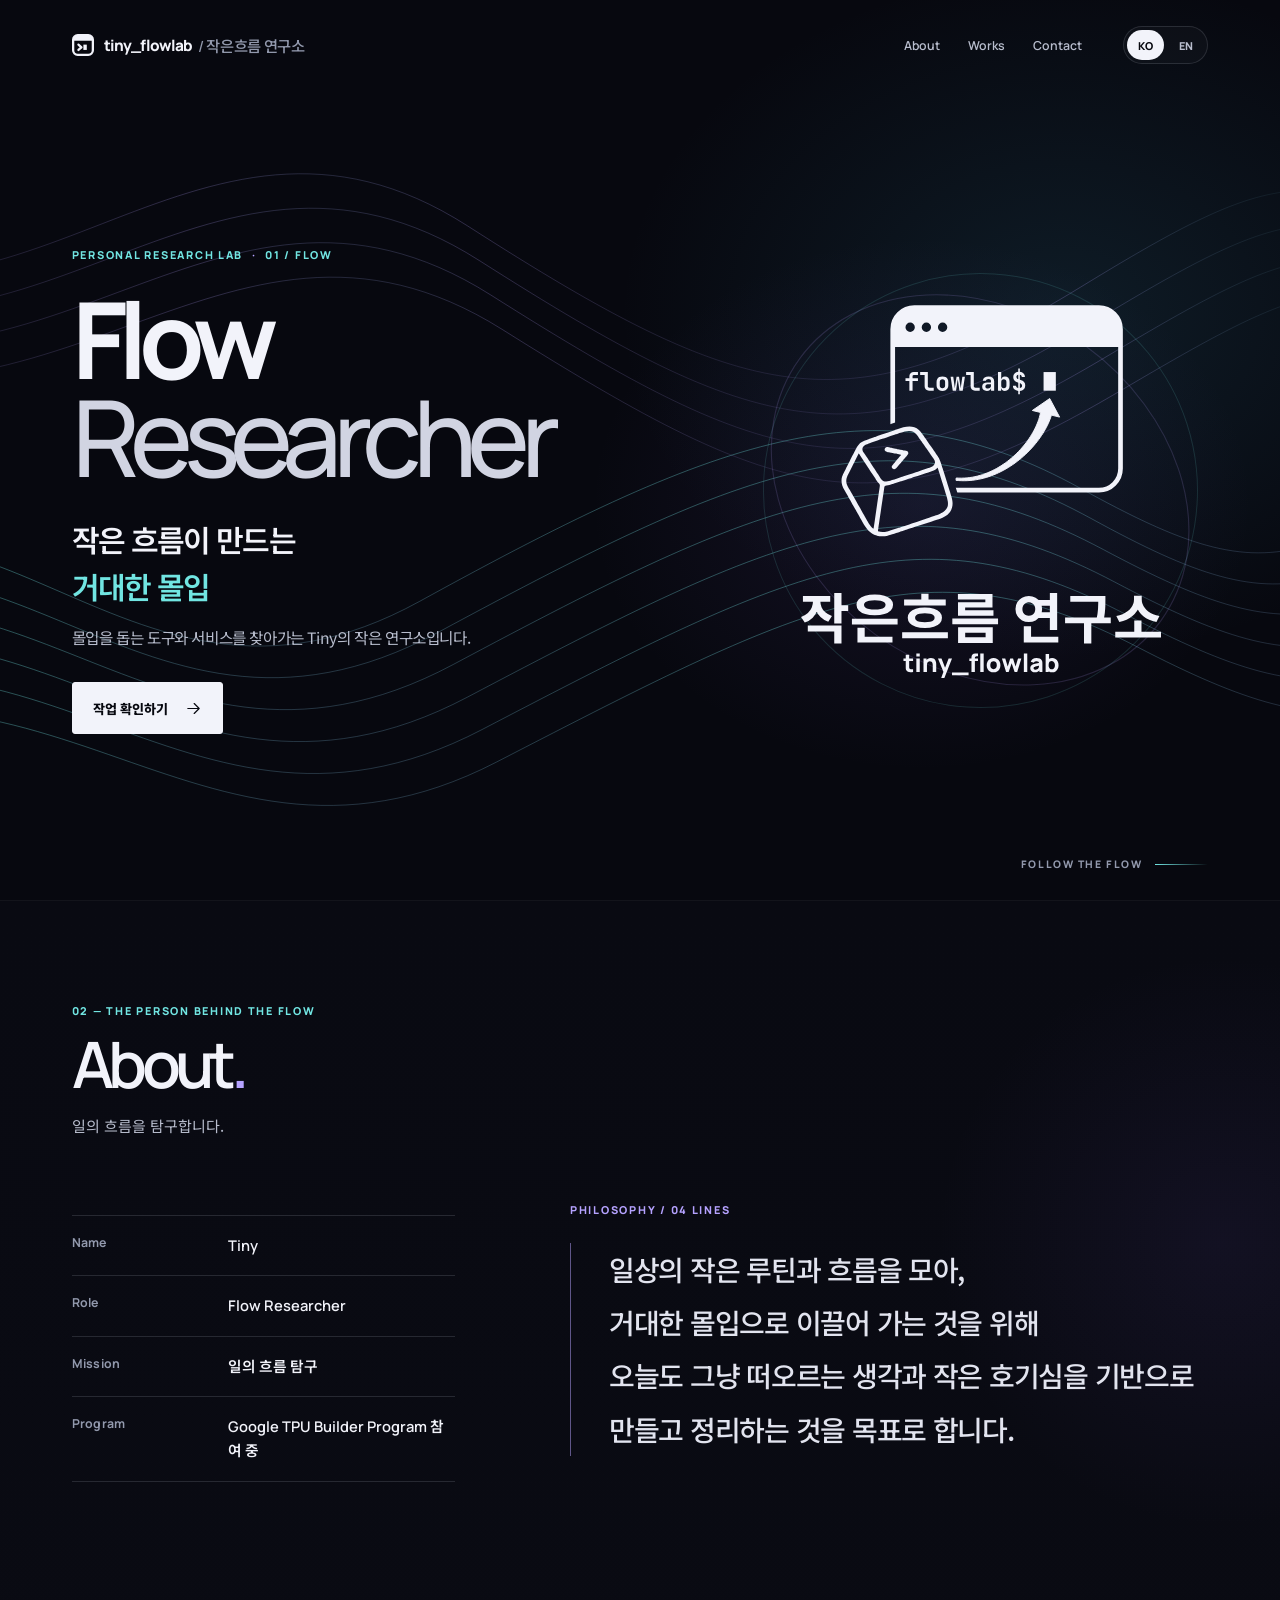
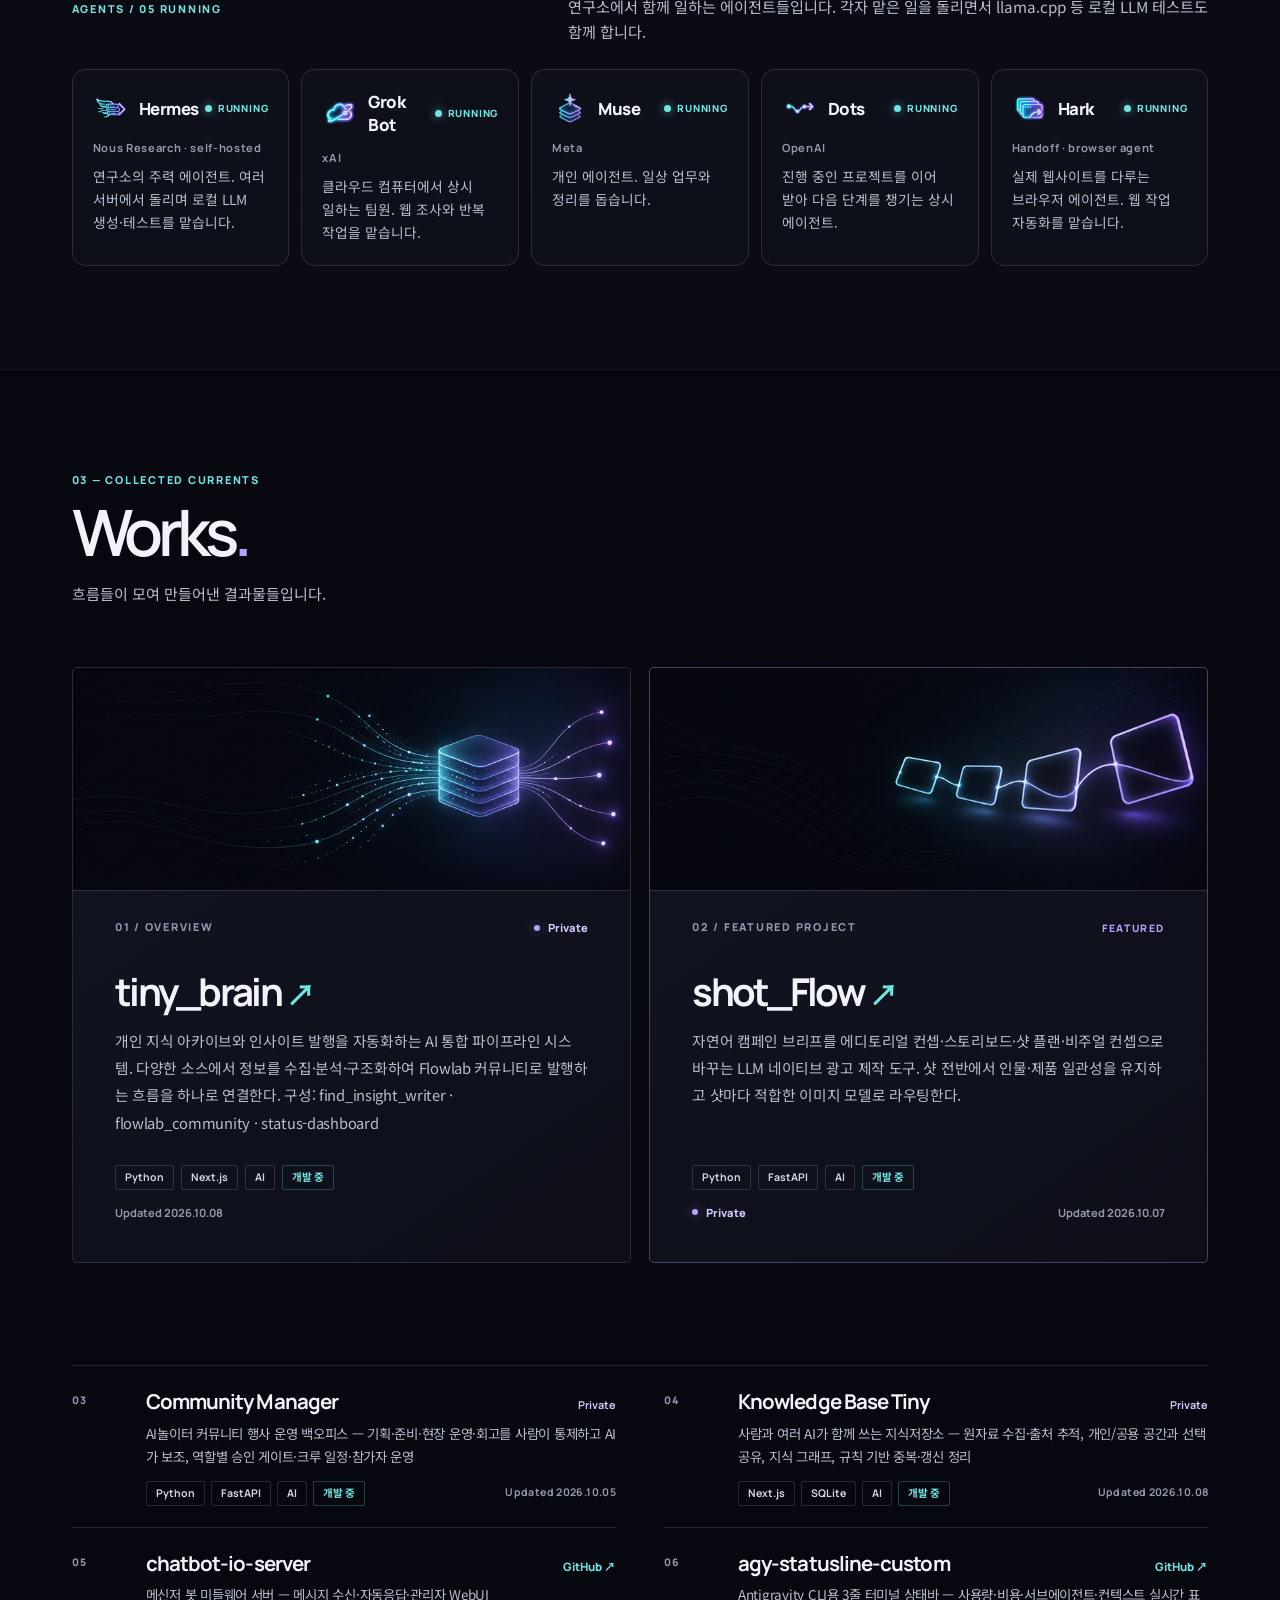
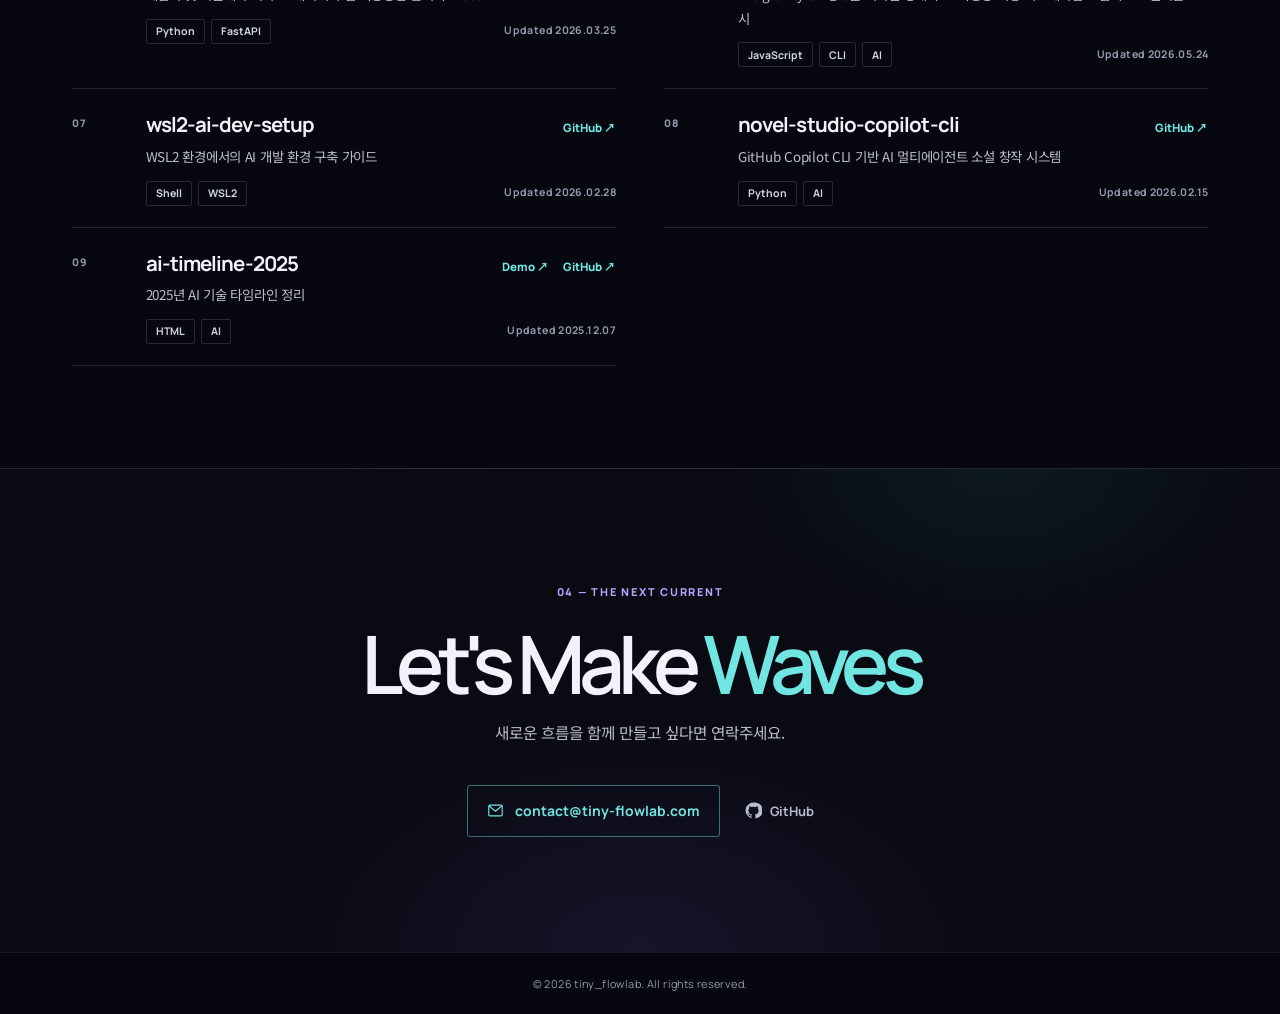
==== public/index.html @ dcadbdc3 "refactor: serve only public/ and stop tracking task notes Caddy served the whole repo root and relie" ====
<!doctype html>
<html lang="ko" data-lang="ko">
<head>
  <meta charset="utf-8">
  <meta name="viewport" content="width=device-width, initial-scale=1">
  <meta name="theme-color" content="#07080f">
  <title>tiny_flowlab — 작은흐름 연구소</title>
  <meta name="description" content="작은 흐름이 만드는 거대한 몰입. 몰입을 돕는 도구와 서비스를 찾아가는 Tiny의 작은 연구소입니다.">
  <link rel="icon" href="./assets/favicon.svg" type="image/svg+xml">
  <link rel="icon" href="./assets/favicon.ico" sizes="any">
  <link rel="apple-touch-icon" href="./assets/apple-touch-icon.png">
  <meta property="og:type" content="website">
  <meta property="og:site_name" content="tiny_flowlab">
  <meta property="og:title" content="tiny_flowlab — 작은흐름 연구소">
  <meta property="og:description" content="작은 흐름이 만드는 거대한 몰입. 몰입을 돕는 도구와 서비스를 찾아가는 Tiny의 작은 연구소입니다.">
  <meta property="og:url" content="https://tiny-flowlab.com/">
  <meta property="og:image" content="https://tiny-flowlab.com/assets/og-home.png">
  <meta property="og:image:width" content="1200">
  <meta property="og:image:height" content="630">
  <meta name="twitter:card" content="summary_large_image">
  <meta name="twitter:title" content="tiny_flowlab — 작은흐름 연구소">
  <meta name="twitter:description" content="작은 흐름이 만드는 거대한 몰입. 몰입을 돕는 도구와 서비스를 찾아가는 Tiny의 작은 연구소입니다.">
  <meta name="twitter:image" content="https://tiny-flowlab.com/assets/og-home.png">
  <link href="https://fonts.googleapis.com/css2?family=Manrope:wght@400;500;600;700;800&family=Noto+Sans+KR:wght@400;500;600;700;800&display=swap" rel="stylesheet">
  <style>
    :root {
      color-scheme: dark;
      --ink: #07080f;
      --surface: #10121d;
      --surface-soft: #0c0e17;
      --text: #f2f3fa;
      --muted: #b8bdcd;
      --quiet: #9299ad;
      --line: rgba(230, 235, 255, .13);
      --cyan: #71e5e2;
      --violet: #b5a2ff;
      --sans: 'Manrope', 'Noto Sans KR', sans-serif;
      --kr: 'Noto Sans KR', 'Manrope', sans-serif;
      --gutter: clamp(16px, 5.6vw, 88px);
      font-family: var(--sans);
      background: var(--ink);
      color: var(--text);
      scroll-behavior: smooth;
    }
    *, *::before, *::after { box-sizing: border-box; }
    body { margin: 0; min-width: 320px; background: var(--ink); color: var(--text); -webkit-font-smoothing: antialiased; }
    img, svg { display: block; max-width: 100%; }
    a { color: inherit; }
    button { font: inherit; }
    a:focus-visible, button:focus-visible { outline: 2px solid var(--cyan); outline-offset: 4px; }
    ::selection { color: var(--ink); background: var(--cyan); }

    .lang-block[data-lang], .lang-inline[data-lang] { display: none; }
    html[data-lang="ko"] .lang-block[data-lang="ko"], html[data-lang="en"] .lang-block[data-lang="en"] { display: block; }
    html[data-lang="ko"] .lang-inline[data-lang="ko"], html[data-lang="en"] .lang-inline[data-lang="en"] { display: inline-flex; }

    .hero {
      position: relative;
      isolation: isolate;
      min-height: 100svh;
      overflow: hidden;
      display: flex;
      flex-direction: column;
      background:
        radial-gradient(ellipse 48% 53% at 83% 35%, rgba(47, 117, 145, .18), transparent 72%),
        radial-gradient(ellipse 34% 39% at 72% 56%, rgba(103, 76, 173, .14), transparent 76%),
        var(--ink);
    }
    .flow-lines { position: absolute; z-index: -1; inset: 0; width: 100%; height: 100%; pointer-events: none; opacity: .68; }
    .flow-lines .drift-a { transform-origin: center; animation: drift-a 26s ease-in-out infinite alternate; }
    .flow-lines .drift-b { transform-origin: center; animation: drift-b 32s ease-in-out infinite alternate; }
    @keyframes drift-a { from { transform: translate3d(-1.1%, -5px, 0); } to { transform: translate3d(1.1%, 8px, 0); } }
    @keyframes drift-b { from { transform: translate3d(1%, 6px, 0); opacity: .65; } to { transform: translate3d(-1%, -7px, 0); opacity: .95; } }

    .site-header {
      position: relative;
      z-index: 2;
      width: min(100%, 1500px);
      margin: 0 auto;
      padding: 26px var(--gutter);
      display: flex;
      align-items: center;
      justify-content: space-between;
      gap: 24px;
    }
    .wordmark { display: inline-flex; align-items: center; color: var(--text); text-decoration: none; font-size: .96rem; font-weight: 800; letter-spacing: -.055em; white-space: nowrap; }
    .wordmark-mark { flex: none; width: 22px; height: 22px; margin-right: 10px; }
    .wordmark span { margin-left: .35em; color: var(--quiet); font-weight: 500; letter-spacing: -.02em; }
    .header-right, .primary-nav, .language-switch { display: flex; align-items: center; }
    .header-right { gap: clamp(18px, 3.2vw, 46px); }
    .primary-nav { gap: clamp(16px, 2.2vw, 30px); }
    .primary-nav a { color: var(--muted); text-decoration: none; font-size: .77rem; font-weight: 600; transition: color .2s ease; }
    .primary-nav a:hover { color: var(--cyan); }
    .language-switch { gap: 3px; padding: 3px; border: 1px solid var(--line); border-radius: 999px; background: rgba(255,255,255,.025); }
    .language-switch button { min-width: 37px; min-height: 30px; padding: 0 8px; color: var(--muted); border: 0; border-radius: 999px; background: transparent; font-size: .68rem; font-weight: 800; cursor: pointer; transition: color .2s ease, background-color .2s ease; }
    .language-switch button[aria-pressed="true"] { color: var(--ink); background: var(--text); }
    .language-switch button:hover:not([aria-pressed="true"]) { color: var(--cyan); }

    .hero-main {
      width: min(100%, 1500px);
      margin: auto;
      padding: clamp(54px, 7vh, 96px) var(--gutter) clamp(72px, 8vh, 108px);
      display: grid;
      grid-template-columns: minmax(0, 1.12fr) minmax(300px, .88fr);
      align-items: center;
      gap: clamp(40px, 8vw, 128px);
    }
    .hero-copy { position: relative; z-index: 1; max-width: 690px; animation: rise-in .9s cubic-bezier(.18,.72,.2,1) both; }
    .eyebrow, .section-kicker, .feature-kicker, .work-index, .micro-label {
      margin: 0;
      color: var(--cyan);
      font-size: .68rem;
      line-height: 1.5;
      font-weight: 800;
      letter-spacing: .16em;
      text-transform: uppercase;
    }
    .eyebrow { margin-bottom: 27px; }
    .eyebrow span { color: var(--violet); padding: 0 .45em; }
    .hero h1 { margin: 0; font-size: clamp(4.6rem, 8.3vw, 8rem); line-height: .92; letter-spacing: -.09em; font-weight: 700; }
    .hero h1 span { color: #d1d4e2; font-weight: 500; }
    .hero-slogan { margin: 31px 0 0; color: var(--text); font-family: var(--kr); font-size: clamp(1.25rem, 2.35vw, 2rem); line-height: 1.55; letter-spacing: -.055em; font-weight: 600; }
    .hero-slogan .accent { color: var(--cyan); }
    .hero-intro { max-width: 510px; margin: 13px 0 0; color: var(--muted); font-family: var(--kr); font-size: .98rem; line-height: 1.9; letter-spacing: -.025em; }
    .hero-intro[lang="en"] { font-family: var(--sans); letter-spacing: -.01em; }
    .hero-cta {
      display: inline-flex;
      align-items: center;
      gap: 17px;
      min-height: 52px;
      margin-top: 30px;
      padding: 0 20px;
      color: var(--ink);
      background: var(--text);
      border: 1px solid var(--text);
      border-radius: 3px;
      text-decoration: none;
      font-size: .82rem;
      font-weight: 800;
      transition: transform .22s ease, background-color .22s ease, border-color .22s ease;
    }
    .hero-cta:hover { transform: translateY(-3px); background: var(--cyan); border-color: var(--cyan); }
    .hero-cta svg { width: 17px; height: 17px; transition: transform .22s ease; }
    .hero-cta:hover svg { transform: translateX(4px); }
    .hero-mark { position: relative; display: grid; place-items: center; min-height: 330px; animation: mark-in 1.1s .12s cubic-bezier(.18,.72,.2,1) both; }
    .hero-mark::before, .hero-mark::after { content: ''; position: absolute; z-index: -1; border: 1px solid rgba(113,229,226,.14); border-radius: 50%; transform: rotate(-18deg); }
    .hero-mark::before { width: min(34vw, 440px); aspect-ratio: 1; }
    .hero-mark::after { width: min(28vw, 360px); aspect-ratio: 1; border-color: rgba(181,162,255,.17); transform: rotate(36deg) scaleX(1.25); }
    .hero-mark img { width: min(100%, 360px); height: auto; }
    .hero-scroll { position: absolute; right: var(--gutter); bottom: 29px; display: flex; align-items: center; gap: 13px; color: var(--quiet); font-size: .65rem; font-weight: 800; letter-spacing: .15em; text-transform: uppercase; }
    .hero-scroll::after { content: ''; width: 53px; height: 1px; background: linear-gradient(90deg, var(--cyan), transparent); }
    @keyframes rise-in { from { opacity: 0; transform: translate3d(0, 18px, 0); } to { opacity: 1; transform: translate3d(0, 0, 0); } }
    @keyframes mark-in { from { opacity: 0; transform: translate3d(0, 10px, 0) scale(.98); } to { opacity: 1; transform: translate3d(0, 0, 0) scale(1); } }

    .content-wrap { width: min(calc(100% - (2 * var(--gutter))), 1240px); margin: 0 auto; }
    .section { position: relative; padding: clamp(72px, 8vw, 116px) 0; }
    .section-heading { display: block; margin-bottom: clamp(36px, 5vw, 60px); }
    .section-heading h2 { margin: 12px 0 0; font-size: clamp(2.6rem, 5vw, 4.65rem); line-height: 1; letter-spacing: -.085em; font-weight: 600; }
    .section-heading h2 span { color: var(--violet); }
    .section-heading > p { max-width: 560px; margin: 16px 0 0; color: var(--muted); font-family: var(--kr); font-size: .94rem; line-height: 1.8; }
    .section-heading > p[lang="en"] { font-family: var(--sans); }

    .about-section { overflow: hidden; background: linear-gradient(180deg, #090a12 0%, #0a0b13 100%); border-top: 1px solid rgba(255,255,255,.035); border-bottom: 1px solid rgba(255,255,255,.035); }
    .about-section::before { content: ''; position: absolute; width: 45vw; height: 45vw; max-width: 660px; max-height: 660px; right: -18vw; top: 5%; border-radius: 50%; background: radial-gradient(circle, rgba(87, 65, 151, .12), transparent 70%); pointer-events: none; }
    .about-grid { position: relative; display: grid; grid-template-columns: minmax(260px, .75fr) minmax(0, 1.25fr); gap: clamp(44px, 9vw, 140px); align-items: start; }
    .profile { border-top: 1px solid var(--line); }
    .profile-row { display: grid; grid-template-columns: minmax(100px, .6fr) minmax(0, 1fr); gap: 20px; padding: 18px 0; border-bottom: 1px solid var(--line); }
    .profile-row dt { color: var(--quiet); font-size: .77rem; font-weight: 700; letter-spacing: .02em; }
    .profile-row dd { margin: 0; color: var(--text); font-size: .92rem; line-height: 1.6; font-weight: 600; }
    .philosophy { padding-top: 3px; }
    .agents { position: relative; margin-top: clamp(56px, 8vw, 96px); }
    .agents-head { display: flex; flex-wrap: wrap; align-items: baseline; justify-content: space-between; gap: 12px 32px; margin-bottom: 24px; }
    .agents-head .micro-label { color: var(--cyan); }
    .agents-head p:not(.micro-label) { margin: 0; color: var(--muted); font-family: var(--kr); font-size: .95rem; line-height: 1.7; word-break: keep-all; max-width: 640px; }
    .agent-grid { display: grid; grid-template-columns: repeat(auto-fit, minmax(200px, 1fr)); gap: 12px; }
    .agent { padding: 20px 20px 22px; border: 1px solid var(--line); border-radius: 14px; background: rgba(16,18,29,.72); }
    .agent-top { display: flex; align-items: center; justify-content: space-between; gap: 10px; margin-bottom: 14px; }
    .agent-id { display: flex; align-items: center; gap: 10px; }
    .agent-icon { flex: none; width: 36px; height: 36px; }
    .agent-name { margin: 0; font-size: 1.05rem; font-weight: 800; letter-spacing: -.03em; }
    .agent-run { display: inline-flex; align-items: center; gap: 6px; color: var(--cyan); font-size: .62rem; font-weight: 800; letter-spacing: .08em; text-transform: uppercase; white-space: nowrap; }
    .agent-run::before { content: ''; width: 7px; height: 7px; border-radius: 50%; background: var(--cyan); box-shadow: 0 0 10px rgba(113,229,226,.7); animation: agent-pulse 2.4s ease-in-out infinite; }
    @keyframes agent-pulse { 50% { opacity: .35; } }
    .agent-maker { margin: 0 0 10px; color: var(--quiet); font-size: .7rem; font-weight: 700; letter-spacing: .06em; }
    .agent p.lang-block { margin: 0; color: var(--muted); font-family: var(--kr); font-size: .86rem; line-height: 1.65; word-break: keep-all; }
    @media (prefers-reduced-motion: reduce) { .agent-run::before { animation: none; } }
    .philosophy .micro-label { color: var(--violet); }
    .philosophy-lines { margin-top: 25px; padding-left: clamp(18px, 3vw, 38px); border-left: 1px solid rgba(181,162,255,.5); }
    .philosophy-lines p { word-break: keep-all; margin: 0; color: #e2e4ef; font-family: var(--kr); font-size: clamp(1.18rem, 2.2vw, 1.75rem); line-height: 1.9; letter-spacing: -.045em; font-weight: 500; }
    .philosophy-lines .lang-block[data-lang="en"] { font-family: var(--sans); letter-spacing: -.03em; }

    .works-section { background: var(--ink); }
    .feature-grid { display: grid; grid-template-columns: repeat(2, minmax(0, 1fr)); gap: 18px; }
    .feature-panel {
      position: relative;
      isolation: isolate;
      --pad: clamp(25px, 3.3vw, 46px);
      overflow: hidden;
      display: flex;
      flex-direction: column;
      padding: var(--pad);
      border: 1px solid rgba(225,231,255,.12);
      border-radius: 5px;
      background: linear-gradient(145deg, rgba(18, 23, 36, .98), rgba(13, 14, 24, .98));
      transition: border-color .28s ease, transform .28s ease;
    }
    .feature-panel::before { content: ''; position: absolute; z-index: -1; width: 390px; height: 390px; top: -210px; right: -185px; border-radius: 50%; background: radial-gradient(circle, rgba(73,205,209,.16), transparent 70%); transition: transform .5s ease; }
    .feature-panel:nth-child(2)::before { background: radial-gradient(circle, rgba(143,103,222,.2), transparent 70%); }
    .feature-panel:hover { transform: translateY(-4px); border-color: rgba(113,229,226,.42); }
    .feature-panel:hover::before { transform: scale(1.12); }
    .feature-panel.featured { border-color: rgba(181,162,255,.34); }
    .feature-media { display: block; margin: calc(var(--pad) * -1) calc(var(--pad) * -1) 28px; aspect-ratio: 5 / 2; overflow: hidden; border-bottom: 1px solid var(--line); }
    .feature-media img { display: block; width: 100%; height: 100%; object-fit: cover; object-position: 70% 50%; transition: transform .5s ease; }
    .feature-panel:hover .feature-media img { transform: scale(1.03); }
    .feature-top { display: flex; align-items: center; justify-content: space-between; gap: 14px; }
    .feature-kicker { color: var(--quiet); }
    .feature-label { color: var(--violet); font-size: .64rem; font-weight: 800; letter-spacing: .16em; text-transform: uppercase; }
    .feature-panel h3 { margin: 35px 0 14px; font-size: clamp(1.8rem, 3vw, 2.55rem); line-height: 1.1; letter-spacing: -.07em; font-weight: 700; }
    .feature-panel h3 a { text-decoration: none; }
    .feature-panel h3 a:hover { color: var(--cyan); }
    .feature-panel h3 a span { color: var(--cyan); font-size: .78em; }
    .feature-panel .description { max-width: 540px; margin: 0; color: var(--muted); font-family: var(--kr); font-size: .92rem; line-height: 1.85; letter-spacing: -.02em; }
    .feature-panel .description[lang="en"] { font-family: var(--sans); letter-spacing: -.01em; }
    .feature-bottom { margin-top: auto; padding-top: 29px; display: flex; flex-direction: column; gap: 15px; }
    .feature-meta { display: flex; align-items: center; justify-content: space-between; flex-wrap: wrap; gap: 12px; color: var(--quiet); font-size: .7rem; font-weight: 700; }
    .feature-status { display: inline-flex; align-items: center; gap: 8px; color: #d2caff; font-size: .7rem; font-weight: 800; }
    .feature-status::before { content: ''; width: 6px; height: 6px; border-radius: 50%; background: var(--violet); box-shadow: 0 0 12px rgba(181,162,255,.5); }
    .tag-list { display: flex; flex-wrap: wrap; gap: 7px; }
    .tag { display: inline-flex; align-items: center; min-height: 25px; padding: 2px 9px; border: 1px solid rgba(224,230,255,.15); border-radius: 2px; color: #d2d6e3; font-size: .66rem; line-height: 1.35; font-weight: 700; }
    .tag.dev { color: var(--cyan); border-color: rgba(113,229,226,.25); }
    .project-index { display: grid; grid-template-columns: repeat(2, minmax(0, 1fr)); column-gap: 48px; margin-top: clamp(62px, 8vw, 102px); border-top: 1px solid var(--line); }
    .work-row { display: grid; grid-template-columns: 52px minmax(0, 1fr); gap: 22px; padding: 22px 0 21px; border-bottom: 1px solid var(--line); transition: padding .22s ease; }
    .work-row:hover { padding-left: 8px; }
    .work-index { padding-top: 5px; color: var(--quiet); font-size: .65rem; letter-spacing: .08em; }
    .work-main { min-width: 0; }
    .work-head { display: flex; align-items: baseline; justify-content: space-between; gap: 20px; }
    .work-head h3 { margin: 0; min-width: 0; overflow-wrap: anywhere; font-size: clamp(1.03rem, 1.7vw, 1.28rem); line-height: 1.35; letter-spacing: -.045em; font-weight: 700; }
    .row-links { display: flex; justify-content: end; align-items: center; flex-wrap: wrap; gap: 14px; flex-shrink: 0; }
    .row-links a { color: var(--cyan); text-decoration: none; font-size: .72rem; font-weight: 800; transition: color .2s ease; }
    .row-links a:hover { color: var(--text); }
    .visibility { color: #d0c8f6; font-size: .68rem; font-weight: 700; }
    .work-description { max-width: 870px; margin: 6px 0 12px; color: var(--muted); font-family: var(--kr); font-size: .84rem; line-height: 1.75; letter-spacing: -.02em; }
    .work-description[lang="en"] { font-family: var(--sans); letter-spacing: -.01em; }
    .row-meta { display: flex; justify-content: space-between; align-items: center; flex-wrap: wrap; gap: 11px 20px; }
    .row-meta .tag-list { gap: 6px; }
    .updated { color: var(--quiet); font-size: .66rem; line-height: 1.5; font-weight: 700; letter-spacing: .035em; white-space: nowrap; }

    .contact-section { overflow: hidden; padding: clamp(80px, 9vw, 128px) 0; text-align: center; border-top: 1px solid var(--line); background: radial-gradient(ellipse 40% 65% at 50% 100%, rgba(89,73,157,.17), transparent 76%), radial-gradient(ellipse 28% 44% at 78% 0%, rgba(52,162,173,.1), transparent 75%), #090a12; }
    .contact-section .section-kicker { color: var(--violet); }
    .contact-section h2 { margin: 20px 0 14px; font-size: clamp(2.65rem, 6.3vw, 5.3rem); line-height: 1.05; letter-spacing: -.085em; font-weight: 600; }
    .contact-section h2 span { color: var(--cyan); }
    .contact-copy { margin: 0 auto; color: var(--muted); font-family: var(--kr); font-size: .98rem; line-height: 1.8; }
    .contact-copy[lang="en"] { font-family: var(--sans); }
    .contact-actions { margin-top: 37px; display: flex; align-items: center; justify-content: center; gap: 25px; flex-wrap: wrap; }
    .contact-email { display: inline-flex; align-items: center; gap: 11px; min-height: 52px; padding: 0 19px; border: 1px solid rgba(113,229,226,.45); border-radius: 3px; color: var(--cyan); text-decoration: none; font-size: .87rem; font-weight: 700; transition: background-color .2s ease, color .2s ease, border-color .2s ease; }
    .contact-email:hover { color: var(--ink); background: var(--cyan); border-color: var(--cyan); }
    .contact-email svg { width: 17px; height: 17px; }
    .github-link { display: inline-flex; align-items: center; gap: 8px; color: var(--muted); text-decoration: none; font-size: .81rem; font-weight: 700; transition: color .2s ease; }
    .github-link:hover { color: var(--text); }
    .github-link svg { width: 17px; height: 17px; }
    footer { padding: 23px var(--gutter); border-top: 1px solid rgba(255,255,255,.07); text-align: center; color: var(--quiet); font-size: .68rem; letter-spacing: .035em; }
    footer p { margin: 0; }

    @media (max-width: 900px) {
      .hero-main { grid-template-columns: minmax(0, 1fr) minmax(250px, .82fr); gap: 35px; }
      .hero h1 { font-size: clamp(4.2rem, 9vw, 6.4rem); }
      .hero-mark { min-height: 280px; }
      .hero-mark::before { width: min(42vw, 390px); }
      .hero-mark::after { width: min(34vw, 320px); }
      .project-index { grid-template-columns: minmax(0, 1fr); }
      .about-grid { gap: 48px; grid-template-columns: minmax(230px, .8fr) minmax(0, 1.2fr); }
    }
    @media (max-width: 700px) {
      :root { --gutter: 18px; }
      .site-header { padding-top: 17px; padding-bottom: 17px; gap: 10px; }
      .wordmark { font-size: .88rem; }
      .wordmark span { display: none; }
      .header-right { gap: 11px; }
      .primary-nav { gap: 12px; }
      .primary-nav a { font-size: .69rem; }
      .language-switch { gap: 1px; }
      .language-switch button { min-width: 32px; min-height: 28px; padding: 0 6px; font-size: .62rem; }
      .hero { min-height: 100svh; }
      .hero-main { width: 100%; padding-top: 21px; padding-bottom: 76px; grid-template-columns: minmax(0, 1fr); gap: 8px; }
      .hero-mark { grid-row: 1; min-height: auto; height: 166px; margin: 0 0 18px; }
      .hero-mark img { width: 150px; }
      .hero-mark::before { width: 194px; }
      .hero-mark::after { width: 154px; }
      .hero-copy { grid-row: 2; }
      .eyebrow { margin-bottom: 16px; font-size: .62rem; }
      .hero h1 { font-size: clamp(3.9rem, 18vw, 5rem); line-height: .9; }
      .hero-slogan { margin-top: 20px; font-size: clamp(1.2rem, 5.3vw, 1.5rem); line-height: 1.55; }
      .hero-intro { margin-top: 9px; font-size: .86rem; line-height: 1.75; }
      .hero-cta { min-height: 48px; margin-top: 21px; }
      .hero-scroll { right: var(--gutter); bottom: 20px; font-size: .58rem; }
      .hero-scroll::after { width: 35px; }
      .section { padding: 64px 0; }
      .section-heading { display: block; margin-bottom: 37px; }
      .section-heading h2 { margin-top: 9px; font-size: 3rem; }
      .section-heading > p { margin-top: 14px; font-size: .85rem; }
      .about-grid { grid-template-columns: minmax(0,1fr); gap: 42px; }
      .profile-row { grid-template-columns: 95px minmax(0,1fr); gap: 12px; padding: 15px 0; }
      .profile-row dt { font-size: .73rem; }
      .profile-row dd { font-size: .86rem; }
      .philosophy-lines { margin-top: 18px; padding-left: 17px; }
      .philosophy-lines p { font-size: 1.1rem; line-height: 1.9; }
      .feature-grid { grid-template-columns: minmax(0,1fr); gap: 12px; }
      .feature-panel { --pad: 20px; padding: var(--pad); }
      .feature-panel h3 { margin: 29px 0 12px; font-size: 1.85rem; }
      .feature-panel .description { font-size: .83rem; }
      .feature-bottom { padding-top: 24px; gap: 12px; }
      .feature-meta { font-size: .65rem; }
      .project-index { margin-top: 58px; }
      .work-row { grid-template-columns: 29px minmax(0,1fr); gap: 12px; padding: 22px 0; }
      .work-row:hover { padding-left: 0; }
      .work-head { align-items: start; flex-direction: column; gap: 7px; }
      .work-head h3 { font-size: 1.02rem; }
      .row-links { justify-content: start; gap: 13px; }
      .work-description { margin-top: 8px; font-size: .8rem; }
      .row-meta { align-items: start; flex-direction: column; gap: 10px; }
      .updated { font-size: .63rem; }
      .contact-section { padding: 80px 0; }
      .contact-section h2 { font-size: clamp(2.65rem, 12vw, 3.8rem); }
      .contact-copy { font-size: .87rem; }
      .contact-actions { flex-direction: column; gap: 18px; margin-top: 29px; }
      .contact-email { font-size: .79rem; }
      footer { padding-top: 19px; padding-bottom: 19px; }
    }
    @media (max-width: 360px) {
      :root { --gutter: 16px; }
      .site-header { align-items: flex-start; }
      .header-right { gap: 7px; }
      .primary-nav { gap: 9px; }
      .primary-nav a { font-size: .63rem; }
      .wordmark { font-size: .82rem; }
      .language-switch button { min-width: 29px; padding: 0 4px; }
    }
    @media (prefers-reduced-motion: reduce) {
      *, *::before, *::after { scroll-behavior: auto !important; animation-duration: .01ms !important; animation-iteration-count: 1 !important; transition-duration: .01ms !important; }
    }
  </style>
</head>
<body>
  <section class="hero" id="home" aria-labelledby="hero-title">
    <svg class="flow-lines" viewBox="0 0 1600 940" preserveAspectRatio="xMidYMid slice" aria-hidden="true">
      <defs>
        <linearGradient id="flow-cyan" x1="0" x2="1" y1="0" y2="1"><stop offset="0" stop-color="#71e5e2" stop-opacity="0"/><stop offset=".46" stop-color="#71e5e2" stop-opacity=".52"/><stop offset="1" stop-color="#b5a2ff" stop-opacity=".08"/></linearGradient>
        <linearGradient id="flow-violet" x1="0" x2="1" y1="1" y2="0"><stop offset="0" stop-color="#b5a2ff" stop-opacity="0"/><stop offset=".58" stop-color="#b5a2ff" stop-opacity=".36"/><stop offset="1" stop-color="#71e5e2" stop-opacity="0"/></linearGradient>
      </defs>
      <g class="drift-a" fill="none" stroke="url(#flow-cyan)" stroke-width="1">
        <path d="M-180 638 C110 410 250 804 570 628 S1050 394 1260 510 1510 602 1780 362"/>
        <path d="M-190 674 C120 445 260 838 590 660 S1060 426 1272 542 1530 635 1790 398"/>
        <path d="M-200 710 C130 480 275 870 605 694 S1070 460 1284 574 1550 668 1800 434"/>
        <path d="M-210 747 C140 515 290 902 620 728 S1080 494 1296 608 1570 702 1810 470"/>
        <path d="M-220 784 C150 550 305 934 635 762 S1090 528 1308 642 1590 736 1820 506"/>
        <path d="M-230 821 C160 585 320 966 650 796 S1100 562 1320 676 1610 770 1830 542"/>
      </g>
      <g class="drift-b" fill="none" stroke="url(#flow-violet)" stroke-width="1">
        <path d="M-150 240 C150 414 330 50 620 236 S1015 450 1260 300 1510 175 1780 322"/>
        <path d="M-160 276 C160 450 340 86 632 272 S1026 486 1274 336 1520 211 1790 358"/>
        <path d="M-170 312 C170 486 350 122 644 308 S1037 522 1288 372 1530 247 1800 394"/>
        <path d="M-180 348 C180 522 360 158 656 344 S1048 558 1302 408 1540 283 1810 430"/>
      </g>
    </svg>

    <header class="site-header">
      <a class="wordmark" href="#home" aria-label="tiny_flowlab home"><img class="wordmark-mark" src="./assets/logo_v8_symbol_white.svg" alt="" width="22" height="22">tiny_flowlab <span>/ 작은흐름 연구소</span></a>
      <div class="header-right">
        <nav class="primary-nav" aria-label="Main navigation">
          <a href="#about">About</a><a href="#works">Works</a><a href="#contact">Contact</a>
        </nav>
        <div class="language-switch" role="group" aria-label="Language">
          <button type="button" data-set-lang="ko" aria-label="한국어로 보기" aria-pressed="true">KO</button>
          <button type="button" data-set-lang="en" aria-label="View in English" aria-pressed="false">EN</button>
        </div>
      </div>
    </header>

    <div class="hero-main">
      <div class="hero-copy">
        <p class="eyebrow">PERSONAL RESEARCH LAB <span>·</span> 01 / FLOW</p>
        <h1 id="hero-title">Flow<br><span>Researcher</span></h1>
        <p class="hero-slogan lang-block" data-lang="ko" lang="ko">작은 흐름이 만드는<br><span class="accent">거대한 몰입</span></p>
        <p class="hero-slogan lang-block" data-lang="en" lang="en">Tiny flows create<br><span class="accent">massive immersion</span></p>
        <p class="hero-intro lang-block" data-lang="ko" lang="ko">몰입을 돕는 도구와 서비스를 찾아가는 Tiny의 작은 연구소입니다.</p>
        <p class="hero-intro lang-block" data-lang="en" lang="en">A tiny lab by Tiny, exploring tools and services that help you find your flow.</p>
        <a class="hero-cta lang-inline" data-lang="ko" href="#works" lang="ko">작업 확인하기 <svg viewBox="0 0 24 24" fill="none" stroke="currentColor" stroke-width="1.7" stroke-linecap="round" stroke-linejoin="round" aria-hidden="true"><path d="M4 12h15M13 5l7 7-7 7"/></svg></a>
        <a class="hero-cta lang-inline" data-lang="en" href="#works" lang="en">Explore works <svg viewBox="0 0 24 24" fill="none" stroke="currentColor" stroke-width="1.7" stroke-linecap="round" stroke-linejoin="round" aria-hidden="true"><path d="M4 12h15M13 5l7 7-7 7"/></svg></a>
      </div>
      <div class="hero-mark"><img src="./assets/logo_v8_vertical_white.svg" alt="작은흐름 연구소 / tiny_flowlab"></div>
    </div>
    <div class="hero-scroll" aria-hidden="true">Follow the flow</div>
  </section>

  <main>
    <section class="section about-section" id="about" aria-labelledby="about-title">
      <div class="content-wrap">
        <div class="section-heading">
          <div><p class="section-kicker">02 — The person behind the flow</p><h2 id="about-title">About<span>.</span></h2></div>
          <p class="lang-block" data-lang="ko" lang="ko">일의 흐름을 탐구합니다.</p>
          <p class="lang-block" data-lang="en" lang="en">Exploring the flow of work.</p>
        </div>
        <div class="about-grid">
          <dl class="profile">
            <div class="profile-row"><dt>Name</dt><dd>Tiny</dd></div>
            <div class="profile-row"><dt>Role</dt><dd>Flow Researcher</dd></div>
            <div class="profile-row"><dt>Mission</dt><dd class="lang-block" data-lang="ko" lang="ko">일의 흐름 탐구</dd><dd class="lang-block" data-lang="en" lang="en">Exploring the flow of work</dd></div>
            <div class="profile-row"><dt>Program</dt><dd class="lang-block" data-lang="ko" lang="ko">Google TPU Builder Program 참여 중</dd><dd class="lang-block" data-lang="en" lang="en">Participant, Google TPU Builder Program</dd></div>
          </dl>
          <div class="philosophy">
            <p class="micro-label">Philosophy / 04 lines</p>
            <div class="philosophy-lines">
              <div class="lang-block" data-lang="ko" lang="ko"><p>일상의 작은 루틴과 흐름을 모아,</p><p>거대한 몰입으로 이끌어 가는 것을 위해</p><p>오늘도 그냥 떠오르는 생각과 작은 호기심을 기반으로</p><p>만들고 정리하는 것을 목표로 합니다.</p></div>
              <div class="lang-block" data-lang="en" lang="en"><p>Gathering small daily routines and flows,</p><p>guiding them toward massive immersion.</p><p>Every day, fueled by spontaneous thoughts and curiosity,</p><p>I build and organize — that is the goal.</p></div>
            </div>
          </div>
        </div>
        <div class="agents" aria-labelledby="agents-title">
          <div class="agents-head">
            <p class="micro-label" id="agents-title">Agents / 05 running</p>
            <p class="lang-block" data-lang="ko" lang="ko">연구소에서 함께 일하는 에이전트들입니다. 각자 맡은 일을 돌리면서 llama.cpp 등 로컬 LLM 테스트도 함께 합니다.</p>
            <p class="lang-block" data-lang="en" lang="en">The agents working alongside the lab. Each runs its own tasks, and together they also drive local LLM tests such as llama.cpp.</p>
          </div>
          <div class="agent-grid">
            <article class="agent"><div class="agent-top"><div class="agent-id"><img class="agent-icon" src="./assets/agents/hermes.png" alt="" width="36" height="36"><h3 class="agent-name">Hermes</h3></div><span class="agent-run">Running</span></div><p class="agent-maker">Nous Research · self-hosted</p><p class="lang-block" data-lang="ko" lang="ko">연구소의 주력 에이전트. 여러 서버에서 돌리며 로컬 LLM 생성·테스트를 맡습니다.</p><p class="lang-block" data-lang="en" lang="en">The lab&#39;s main agent, running across several servers and handling local LLM generation &amp; tests.</p></article>
            <article class="agent"><div class="agent-top"><div class="agent-id"><img class="agent-icon" src="./assets/agents/grok.png" alt="" width="36" height="36"><h3 class="agent-name">Grok Bot</h3></div><span class="agent-run">Running</span></div><p class="agent-maker">xAI</p><p class="lang-block" data-lang="ko" lang="ko">클라우드 컴퓨터에서 상시 일하는 팀원. 웹 조사와 반복 작업을 맡습니다.</p><p class="lang-block" data-lang="en" lang="en">An always-on teammate on its own cloud computer, handling web research and repetitive work.</p></article>
            <article class="agent"><div class="agent-top"><div class="agent-id"><img class="agent-icon" src="./assets/agents/muse.png" alt="" width="36" height="36"><h3 class="agent-name">Muse</h3></div><span class="agent-run">Running</span></div><p class="agent-maker">Meta</p><p class="lang-block" data-lang="ko" lang="ko">개인 에이전트. 일상 업무와 정리를 돕습니다.</p><p class="lang-block" data-lang="en" lang="en">A personal agent helping with everyday tasks and organizing.</p></article>
            <article class="agent"><div class="agent-top"><div class="agent-id"><img class="agent-icon" src="./assets/agents/dots.png" alt="" width="36" height="36"><h3 class="agent-name">Dots</h3></div><span class="agent-run">Running</span></div><p class="agent-maker">OpenAI</p><p class="lang-block" data-lang="ko" lang="ko">진행 중인 프로젝트를 이어 받아 다음 단계를 챙기는 상시 에이전트.</p><p class="lang-block" data-lang="en" lang="en">An always-on agent that picks up ongoing projects and moves them to the next step.</p></article>
            <article class="agent"><div class="agent-top"><div class="agent-id"><img class="agent-icon" src="./assets/agents/hark.png" alt="" width="36" height="36"><h3 class="agent-name">Hark</h3></div><span class="agent-run">Running</span></div><p class="agent-maker">Handoff · browser agent</p><p class="lang-block" data-lang="ko" lang="ko">실제 웹사이트를 다루는 브라우저 에이전트. 웹 작업 자동화를 맡습니다.</p><p class="lang-block" data-lang="en" lang="en">A browser agent that works real websites, automating web tasks.</p></article>
          </div>
        </div>
      </div>
    </section>

    <section class="section works-section" id="works" aria-labelledby="works-title">
      <div class="content-wrap">
        <div class="section-heading">
          <div><p class="section-kicker">03 — Collected currents</p><h2 id="works-title">Works<span>.</span></h2></div>
          <p class="lang-block" data-lang="ko" lang="ko">흐름들이 모여 만들어낸 결과물들입니다.</p>
          <p class="lang-block" data-lang="en" lang="en">Where converging flows become tangible results.</p>
        </div>

        <div class="feature-grid">
          <article class="feature-panel" aria-labelledby="tiny-brain-title">
            <a class="feature-media" href="./tiny_brain/" tabindex="-1" aria-hidden="true"><img src="./assets/works/tiny_brain.png" alt="" width="800" height="450" loading="lazy"></a>
            <div class="feature-top"><p class="feature-kicker">01 / Overview</p><span class="feature-status">Private</span></div>
            <h3 id="tiny-brain-title"><a href="./tiny_brain/">tiny_brain <span aria-hidden="true">↗</span></a></h3>
            <p class="description lang-block" data-lang="ko" lang="ko">개인 지식 아카이브와 인사이트 발행을 자동화하는 AI 통합 파이프라인 시스템. 다양한 소스에서 정보를 수집·분석·구조화하여 Flowlab 커뮤니티로 발행하는 흐름을 하나로 연결한다. 구성: find_insight_writer · flowlab_community · status-dashboard</p>
            <p class="description lang-block" data-lang="en" lang="en">An integrated AI pipeline system automating personal knowledge archiving and insight publishing. Connects collection, analysis, and distribution into a single continuous flow toward the Flowlab community. Includes find_insight_writer · flowlab_community · status-dashboard.</p>
            <div class="feature-bottom">
              <div class="tag-list"><span class="tag">Python</span><span class="tag">Next.js</span><span class="tag">AI</span><span class="tag dev">개발 중</span></div>
              <div class="feature-meta"><span>Updated 2026.10.08</span></div>
            </div>
          </article>

          <article class="feature-panel featured" aria-labelledby="shot-flow-title">
            <a class="feature-media" href="./shot_flow/" tabindex="-1" aria-hidden="true"><img src="./assets/works/shot_flow.png" alt="" width="800" height="450" loading="lazy"></a>
            <div class="feature-top"><p class="feature-kicker">02 / Featured project</p><span class="feature-label">Featured</span></div>
            <h3 id="shot-flow-title"><a href="./shot_flow/">shot_Flow <span aria-hidden="true">↗</span></a></h3>
            <p class="description lang-block" data-lang="ko" lang="ko">자연어 캠페인 브리프를 에디토리얼 컨셉·스토리보드·샷 플랜·비주얼 컨셉으로 바꾸는 LLM 네이티브 광고 제작 도구. 샷 전반에서 인물·제품 일관성을 유지하고 샷마다 적합한 이미지 모델로 라우팅한다.</p>
            <p class="description lang-block" data-lang="en" lang="en">LLM-native advertising production tool that turns natural-language campaign briefs into editorial concepts, storyboards, shot plans &amp; visual concepts — keeping identity and product consistency across shots and routing each shot to a suitable image model.</p>
            <div class="feature-bottom">
              <div class="tag-list"><span class="tag">Python</span><span class="tag">FastAPI</span><span class="tag">AI</span><span class="tag dev">개발 중</span></div>
              <div class="feature-meta"><span class="feature-status">Private</span><span>Updated 2026.10.07</span></div>
            </div>
          </article>
        </div>

        <div class="project-index" aria-label="More projects">
          <article class="work-row">
            <span class="work-index">03</span><div class="work-main"><div class="work-head"><h3>Community Manager</h3><div class="row-links"><span class="visibility">Private</span></div></div>
              <p class="work-description lang-block" data-lang="ko" lang="ko">AI놀이터 커뮤니티 행사 운영 백오피스 — 기획·준비·현장 운영·회고를 사람이 통제하고 AI가 보조, 역할별 승인 게이트·크루 일정·참가자 운영</p><p class="work-description lang-block" data-lang="en" lang="en">Event operations back office for the AI Playground community — humans steer planning, prep, on-site ops &amp; retros while AI assists, with role-based approval gates, crew scheduling &amp; attendee management</p>
              <div class="row-meta"><div class="tag-list"><span class="tag">Python</span><span class="tag">FastAPI</span><span class="tag">AI</span><span class="tag dev">개발 중</span></div><span class="updated">Updated 2026.10.05</span></div>
            </div>
          </article>
          <article class="work-row">
            <span class="work-index">04</span><div class="work-main"><div class="work-head"><h3>Knowledge Base Tiny</h3><div class="row-links"><span class="visibility">Private</span></div></div>
              <p class="work-description lang-block" data-lang="ko" lang="ko">사람과 여러 AI가 함께 쓰는 지식저장소 — 원자료 수집·출처 추적, 개인/공용 공간과 선택 공유, 지식 그래프, 규칙 기반 중복·갱신 정리</p><p class="work-description lang-block" data-lang="en" lang="en">Shared knowledge base for people and multiple AIs — source capture &amp; provenance, personal/shared spaces with selective sharing, knowledge graph, rule-based dedup &amp; refresh</p>
              <div class="row-meta"><div class="tag-list"><span class="tag">Next.js</span><span class="tag">SQLite</span><span class="tag">AI</span><span class="tag dev">개발 중</span></div><span class="updated">Updated 2026.10.08</span></div>
            </div>
          </article>
          <article class="work-row">
            <span class="work-index">05</span><div class="work-main"><div class="work-head"><h3>chatbot-io-server</h3><div class="row-links"><a href="https://github.com/tiny-flowlab/chatbot-io-server" target="_blank" rel="noopener">GitHub ↗</a></div></div>
              <p class="work-description lang-block" data-lang="ko" lang="ko">메신저 봇 미들웨어 서버 — 메시지 수신·자동응답·관리자 WebUI</p><p class="work-description lang-block" data-lang="en" lang="en">Messenger bot middleware — message handling, auto-reply &amp; admin WebUI</p>
              <div class="row-meta"><div class="tag-list"><span class="tag">Python</span><span class="tag">FastAPI</span></div><span class="updated">Updated 2026.03.25</span></div>
            </div>
          </article>
          <article class="work-row">
            <span class="work-index">06</span><div class="work-main"><div class="work-head"><h3>agy-statusline-custom</h3><div class="row-links"><a href="https://github.com/tiny-flowlab/agy-statusline-custom" target="_blank" rel="noopener">GitHub ↗</a></div></div>
              <p class="work-description lang-block" data-lang="ko" lang="ko">Antigravity CLI용 3줄 터미널 상태바 — 사용량·비용·서브에이전트·컨텍스트 실시간 표시</p><p class="work-description lang-block" data-lang="en" lang="en">3-line terminal status bar for Antigravity CLI — live usage, cost, subagent &amp; context tracking</p>
              <div class="row-meta"><div class="tag-list"><span class="tag">JavaScript</span><span class="tag">CLI</span><span class="tag">AI</span></div><span class="updated">Updated 2026.05.24</span></div>
            </div>
          </article>
          <article class="work-row">
            <span class="work-index">07</span><div class="work-main"><div class="work-head"><h3>wsl2-ai-dev-setup</h3><div class="row-links"><a href="https://github.com/tiny-flowlab/wsl2-ai-dev-setup" target="_blank" rel="noopener">GitHub ↗</a></div></div>
              <p class="work-description lang-block" data-lang="ko" lang="ko">WSL2 환경에서의 AI 개발 환경 구축 가이드</p><p class="work-description lang-block" data-lang="en" lang="en">AI dev environment setup guide on WSL2</p>
              <div class="row-meta"><div class="tag-list"><span class="tag">Shell</span><span class="tag">WSL2</span></div><span class="updated">Updated 2026.02.28</span></div>
            </div>
          </article>
          <article class="work-row">
            <span class="work-index">08</span><div class="work-main"><div class="work-head"><h3>novel-studio-copilot-cli</h3><div class="row-links"><a href="https://github.com/tiny-flowlab/novel-studio-copilot-cli" target="_blank" rel="noopener">GitHub ↗</a></div></div>
              <p class="work-description lang-block" data-lang="ko" lang="ko">GitHub Copilot CLI 기반 AI 멀티에이전트 소설 창작 시스템</p><p class="work-description lang-block" data-lang="en" lang="en">AI multi-agent novel creation system for GitHub Copilot CLI</p>
              <div class="row-meta"><div class="tag-list"><span class="tag">Python</span><span class="tag">AI</span></div><span class="updated">Updated 2026.02.15</span></div>
            </div>
          </article>
          <article class="work-row">
            <span class="work-index">09</span><div class="work-main"><div class="work-head"><h3>ai-timeline-2025</h3><div class="row-links"><a href="https://tiny-flowlab.com/ai-timeline-2025/" target="_blank" rel="noopener">Demo ↗</a><a href="https://github.com/tiny-flowlab/ai-timeline-2025" target="_blank" rel="noopener">GitHub ↗</a></div></div>
              <p class="work-description lang-block" data-lang="ko" lang="ko">2025년 AI 기술 타임라인 정리</p><p class="work-description lang-block" data-lang="en" lang="en">2025 AI technology timeline overview</p>
              <div class="row-meta"><div class="tag-list"><span class="tag">HTML</span><span class="tag">AI</span></div><span class="updated">Updated 2025.12.07</span></div>
            </div>
          </article>
        </div>
      </div>
    </section>

    <section class="contact-section" id="contact" aria-labelledby="contact-title">
      <div class="content-wrap">
        <p class="section-kicker">04 — The next current</p>
        <h2 id="contact-title">Let's Make <span>Waves</span></h2>
        <p class="contact-copy lang-block" data-lang="ko" lang="ko">새로운 흐름을 함께 만들고 싶다면 연락주세요.</p>
        <p class="contact-copy lang-block" data-lang="en" lang="en">Want to create new flows together? Let's connect.</p>
        <div class="contact-actions">
          <a class="contact-email" href="mailto:contact@tiny-flowlab.com"><svg viewBox="0 0 24 24" fill="none" stroke="currentColor" stroke-width="1.6" stroke-linecap="round" stroke-linejoin="round" aria-hidden="true"><rect x="2.5" y="4.5" width="19" height="15" rx="1.5"/><path d="m3.5 6 8.5 7 8.5-7"/></svg>contact@tiny-flowlab.com</a>
          <a class="github-link" href="https://github.com/tiny-flowlab" target="_blank" rel="noopener"><svg viewBox="0 0 24 24" fill="currentColor" aria-hidden="true"><path d="M12 .8a11.2 11.2 0 0 0-3.54 21.83c.56.1.77-.24.77-.54v-2.08c-3.14.68-3.8-1.33-3.8-1.33-.5-1.3-1.22-1.65-1.22-1.65-1.02-.7.08-.68.08-.68 1.13.08 1.73 1.16 1.73 1.16 1 .1.7 2.03 3.27 1.55.1-.73.39-1.23.7-1.51-2.5-.28-5.12-1.25-5.12-5.56 0-1.23.44-2.24 1.16-3.03-.12-.29-.5-1.44.11-3 0 0 .95-.3 3.08 1.15a10.7 10.7 0 0 1 5.6 0c2.13-1.45 3.07-1.15 3.07-1.15.61 1.56.23 2.71.12 3 .72.79 1.15 1.8 1.15 3.03 0 4.32-2.63 5.27-5.13 5.55.4.35.75 1.03.75 2.08v3.08c0 .3.2.65.78.54A11.2 11.2 0 0 0 12 .8Z"/></svg>GitHub</a>
        </div>
      </div>
    </section>
  </main>

  <footer><p>&copy; 2026 tiny_flowlab. All rights reserved.</p></footer>
  <script>
    const languageButtons = document.querySelectorAll('[data-set-lang]');
    languageButtons.forEach((button) => {
      button.addEventListener('click', () => {
        const language = button.dataset.setLang;
        document.documentElement.dataset.lang = language;
        document.documentElement.lang = language;
        languageButtons.forEach((item) => item.setAttribute('aria-pressed', String(item === button)));
      });
    });
  </script>
</body>
</html>
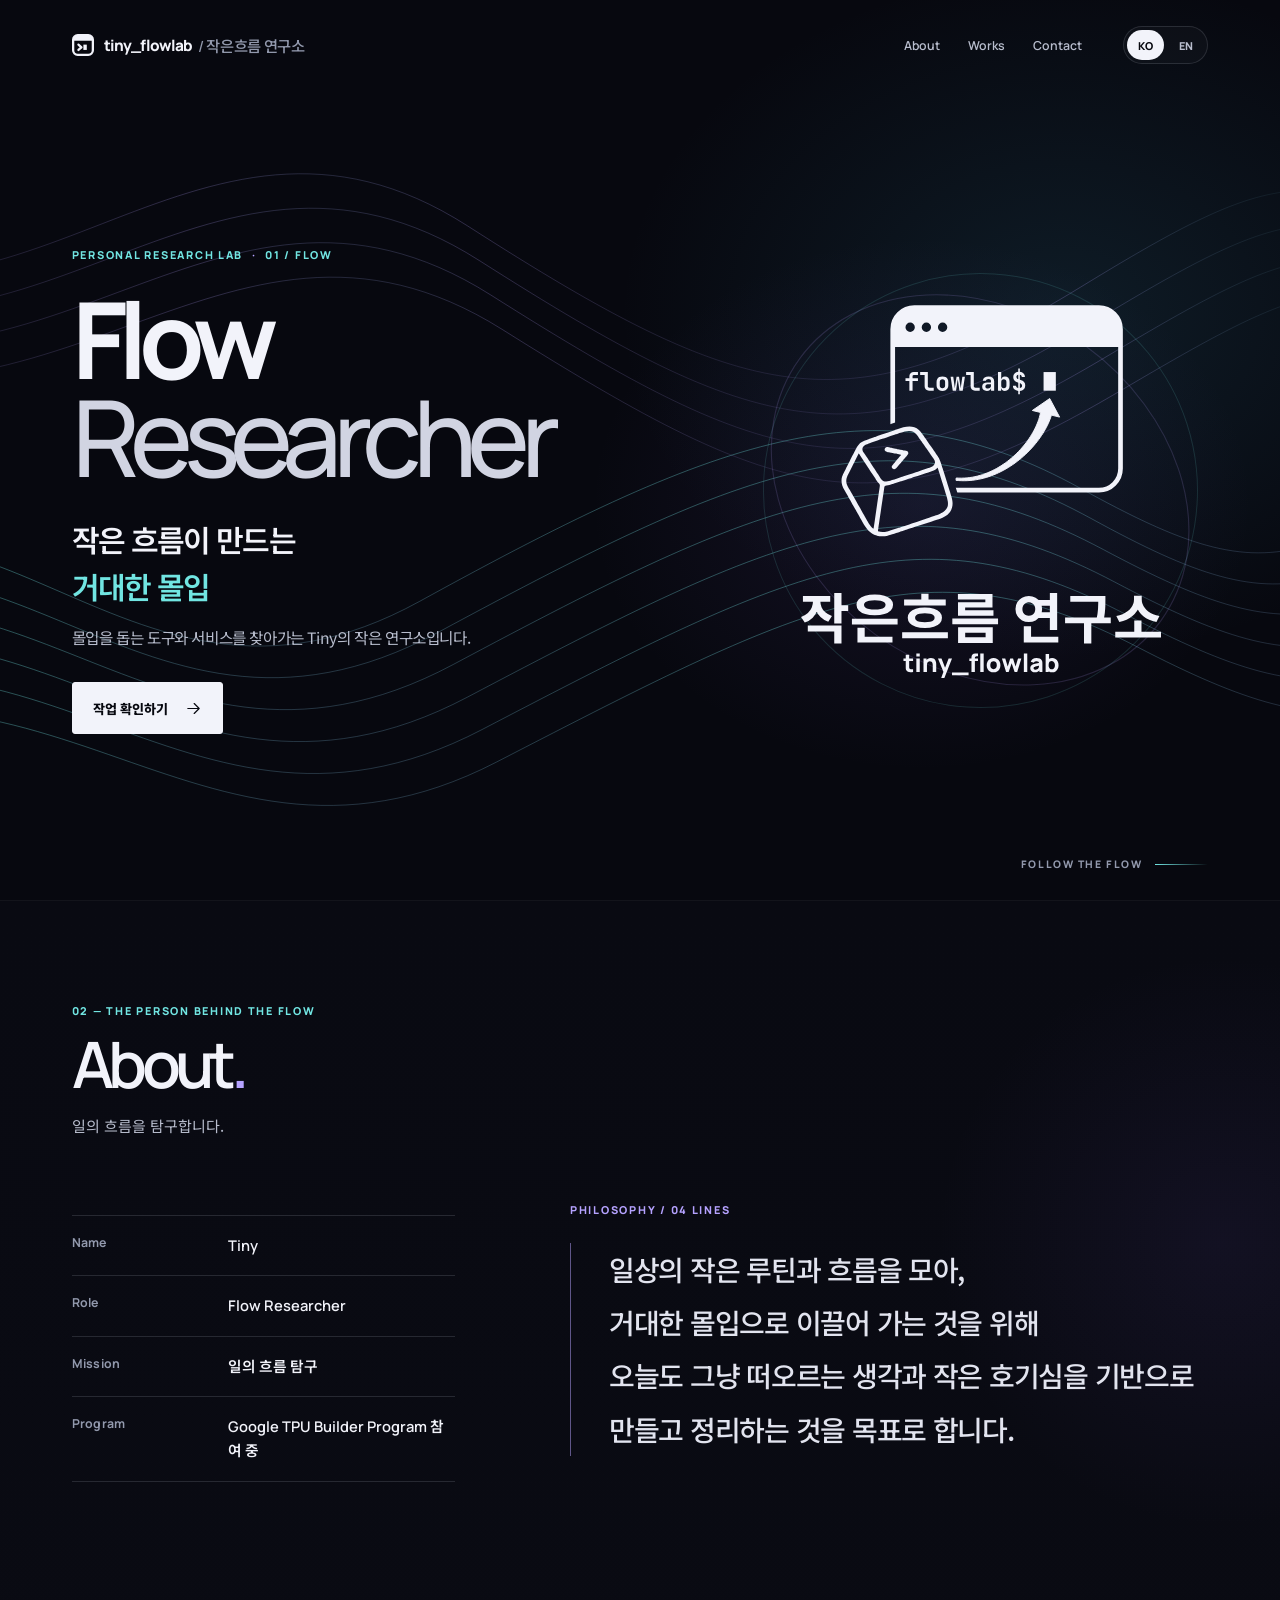
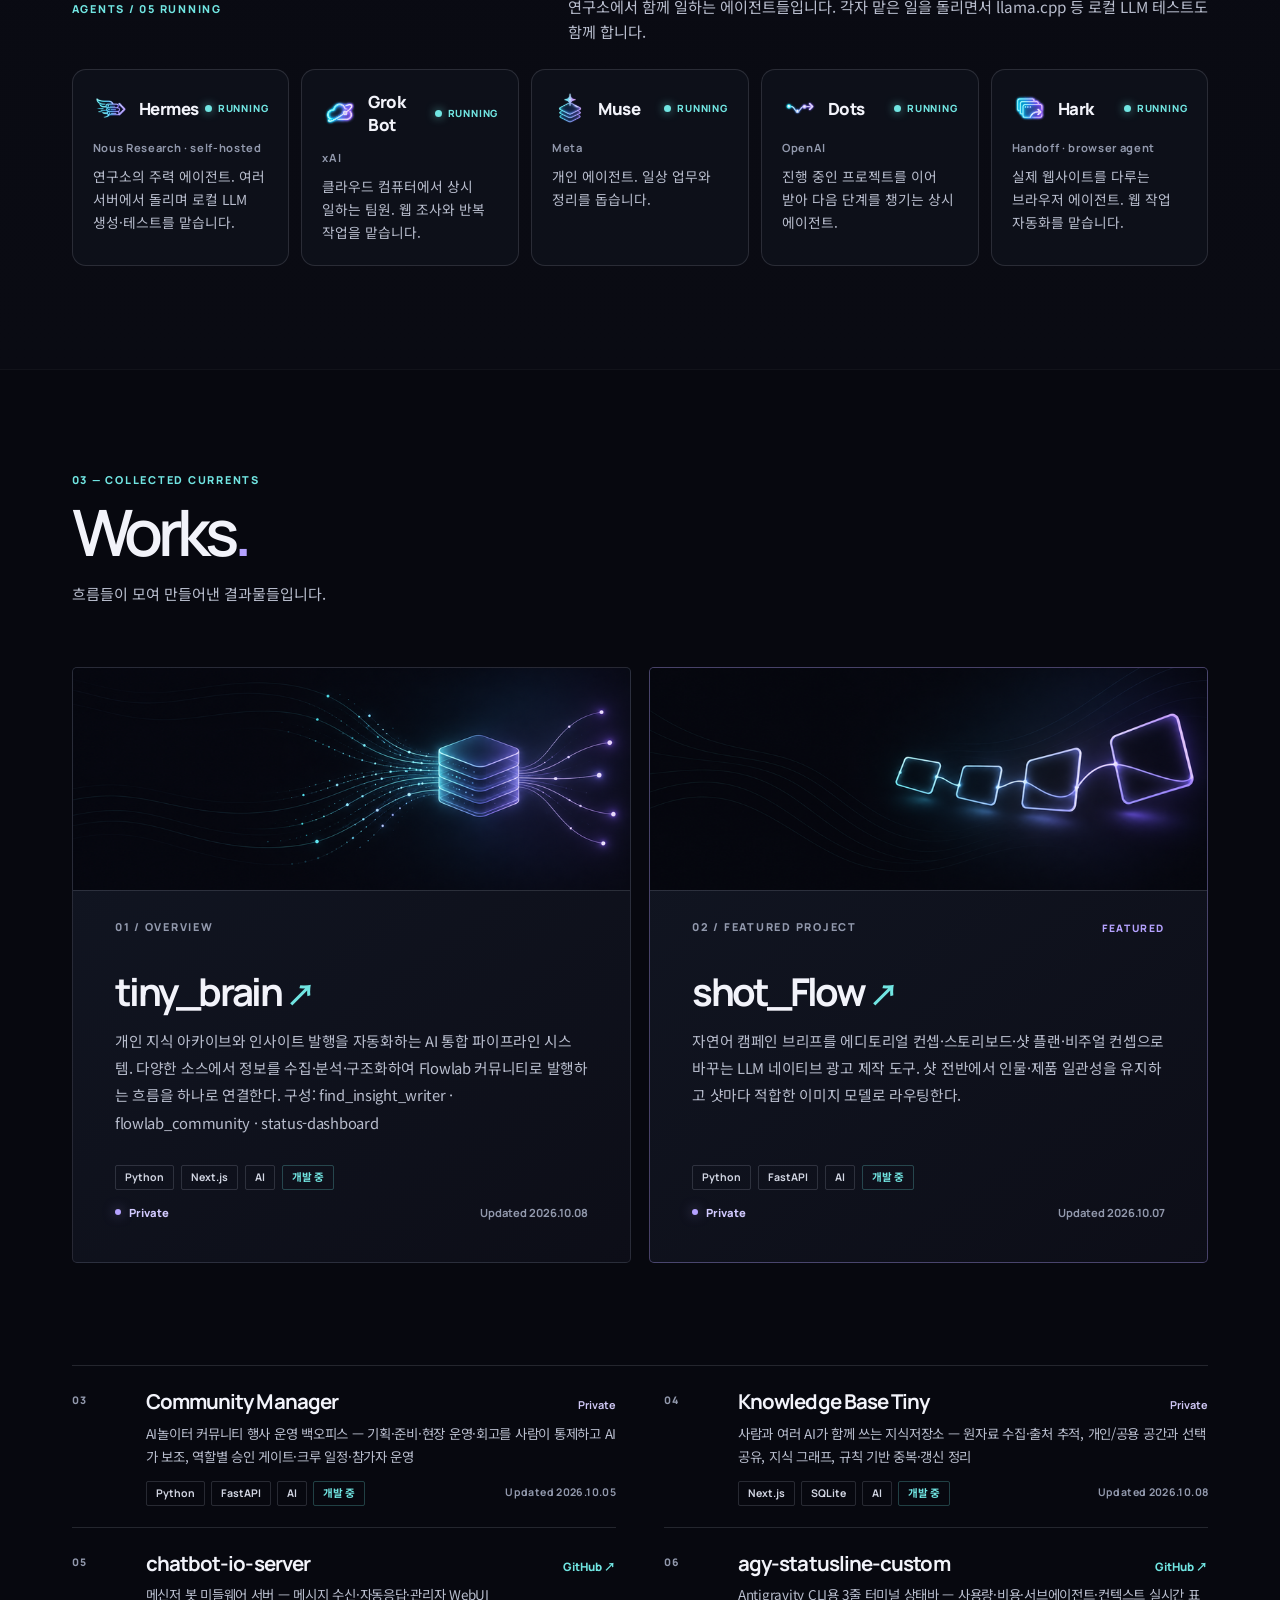
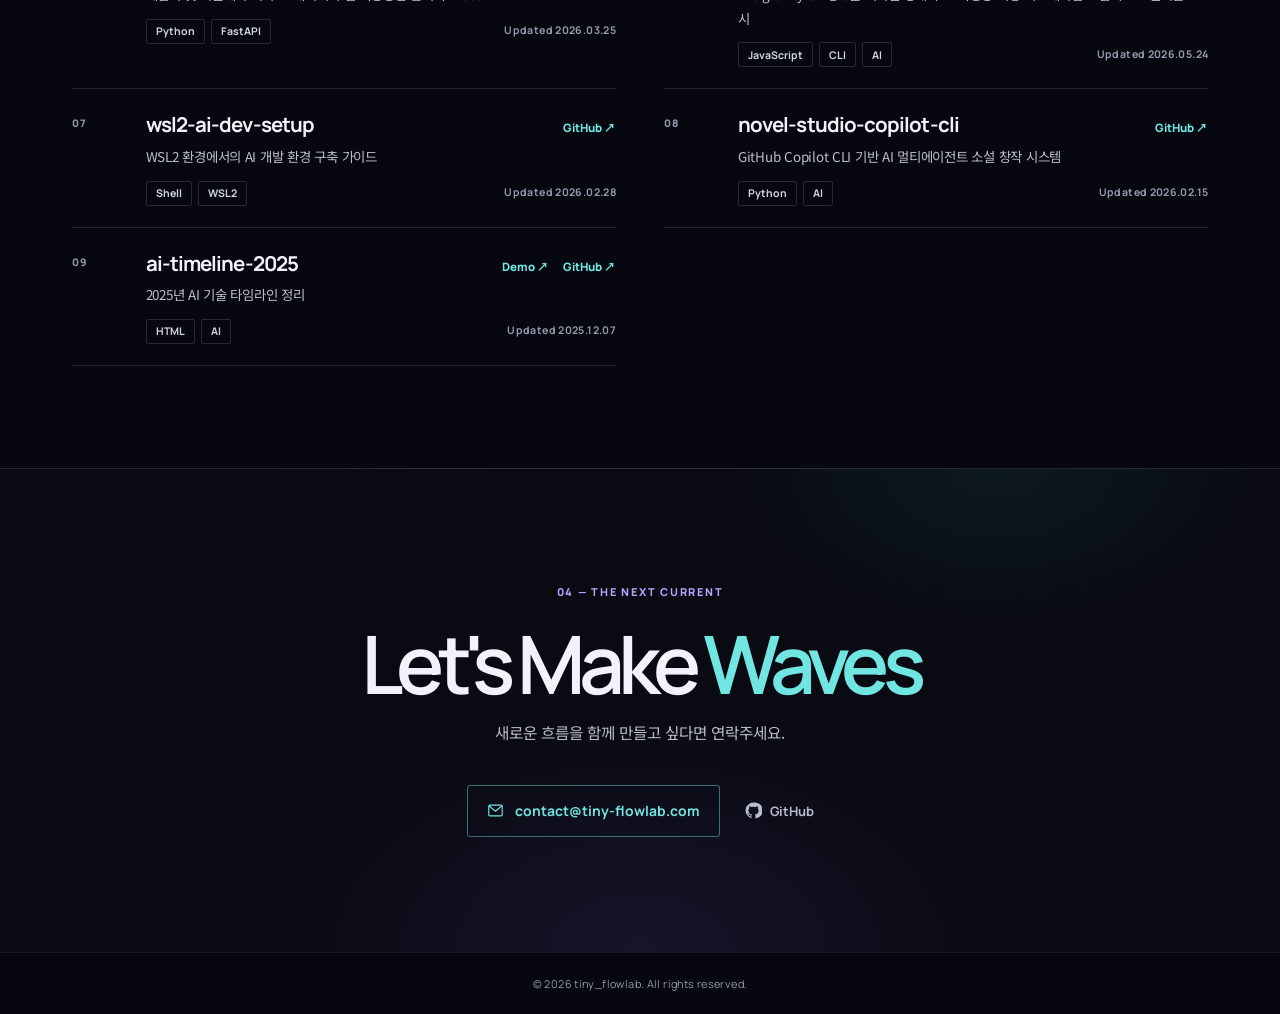
==== commit 024cee8b: "fix: translate status badges, unify Private label, dedupe timeline, unhide contact email - '개발 중' ba" ====
--- a/public/index.html
+++ b/public/index.html
@@ -443,13 +443,13 @@
         <div class="feature-grid">
           <article class="feature-panel" aria-labelledby="tiny-brain-title">
             <a class="feature-media" href="./tiny_brain/" tabindex="-1" aria-hidden="true"><img src="./assets/works/tiny_brain.png" alt="" width="800" height="450" loading="lazy"></a>
-            <div class="feature-top"><p class="feature-kicker">01 / Overview</p><span class="feature-status">Private</span></div>
+            <div class="feature-top"><p class="feature-kicker">01 / Overview</p></div>
             <h3 id="tiny-brain-title"><a href="./tiny_brain/">tiny_brain <span aria-hidden="true">↗</span></a></h3>
             <p class="description lang-block" data-lang="ko" lang="ko">개인 지식 아카이브와 인사이트 발행을 자동화하는 AI 통합 파이프라인 시스템. 다양한 소스에서 정보를 수집·분석·구조화하여 Flowlab 커뮤니티로 발행하는 흐름을 하나로 연결한다. 구성: find_insight_writer · flowlab_community · status-dashboard</p>
             <p class="description lang-block" data-lang="en" lang="en">An integrated AI pipeline system automating personal knowledge archiving and insight publishing. Connects collection, analysis, and distribution into a single continuous flow toward the Flowlab community. Includes find_insight_writer · flowlab_community · status-dashboard.</p>
             <div class="feature-bottom">
-              <div class="tag-list"><span class="tag">Python</span><span class="tag">Next.js</span><span class="tag">AI</span><span class="tag dev">개발 중</span></div>
-              <div class="feature-meta"><span>Updated 2026.10.08</span></div>
+              <div class="tag-list"><span class="tag">Python</span><span class="tag">Next.js</span><span class="tag">AI</span><span class="tag dev"><span class="lang-inline" data-lang="ko" lang="ko">개발 중</span><span class="lang-inline" data-lang="en" lang="en">In development</span></span></div>
+              <div class="feature-meta"><span class="feature-status">Private</span><span>Updated 2026.10.08</span></div>
             </div>
           </article>
 
@@ -460,7 +460,7 @@
             <p class="description lang-block" data-lang="ko" lang="ko">자연어 캠페인 브리프를 에디토리얼 컨셉·스토리보드·샷 플랜·비주얼 컨셉으로 바꾸는 LLM 네이티브 광고 제작 도구. 샷 전반에서 인물·제품 일관성을 유지하고 샷마다 적합한 이미지 모델로 라우팅한다.</p>
             <p class="description lang-block" data-lang="en" lang="en">LLM-native advertising production tool that turns natural-language campaign briefs into editorial concepts, storyboards, shot plans &amp; visual concepts — keeping identity and product consistency across shots and routing each shot to a suitable image model.</p>
             <div class="feature-bottom">
-              <div class="tag-list"><span class="tag">Python</span><span class="tag">FastAPI</span><span class="tag">AI</span><span class="tag dev">개발 중</span></div>
+              <div class="tag-list"><span class="tag">Python</span><span class="tag">FastAPI</span><span class="tag">AI</span><span class="tag dev"><span class="lang-inline" data-lang="ko" lang="ko">개발 중</span><span class="lang-inline" data-lang="en" lang="en">In development</span></span></div>
               <div class="feature-meta"><span class="feature-status">Private</span><span>Updated 2026.10.07</span></div>
             </div>
           </article>
@@ -470,13 +470,13 @@
           <article class="work-row">
             <span class="work-index">03</span><div class="work-main"><div class="work-head"><h3>Community Manager</h3><div class="row-links"><span class="visibility">Private</span></div></div>
               <p class="work-description lang-block" data-lang="ko" lang="ko">AI놀이터 커뮤니티 행사 운영 백오피스 — 기획·준비·현장 운영·회고를 사람이 통제하고 AI가 보조, 역할별 승인 게이트·크루 일정·참가자 운영</p><p class="work-description lang-block" data-lang="en" lang="en">Event operations back office for the AI Playground community — humans steer planning, prep, on-site ops &amp; retros while AI assists, with role-based approval gates, crew scheduling &amp; attendee management</p>
-              <div class="row-meta"><div class="tag-list"><span class="tag">Python</span><span class="tag">FastAPI</span><span class="tag">AI</span><span class="tag dev">개발 중</span></div><span class="updated">Updated 2026.10.05</span></div>
+              <div class="row-meta"><div class="tag-list"><span class="tag">Python</span><span class="tag">FastAPI</span><span class="tag">AI</span><span class="tag dev"><span class="lang-inline" data-lang="ko" lang="ko">개발 중</span><span class="lang-inline" data-lang="en" lang="en">In development</span></span></div><span class="updated">Updated 2026.10.05</span></div>
             </div>
           </article>
           <article class="work-row">
             <span class="work-index">04</span><div class="work-main"><div class="work-head"><h3>Knowledge Base Tiny</h3><div class="row-links"><span class="visibility">Private</span></div></div>
               <p class="work-description lang-block" data-lang="ko" lang="ko">사람과 여러 AI가 함께 쓰는 지식저장소 — 원자료 수집·출처 추적, 개인/공용 공간과 선택 공유, 지식 그래프, 규칙 기반 중복·갱신 정리</p><p class="work-description lang-block" data-lang="en" lang="en">Shared knowledge base for people and multiple AIs — source capture &amp; provenance, personal/shared spaces with selective sharing, knowledge graph, rule-based dedup &amp; refresh</p>
-              <div class="row-meta"><div class="tag-list"><span class="tag">Next.js</span><span class="tag">SQLite</span><span class="tag">AI</span><span class="tag dev">개발 중</span></div><span class="updated">Updated 2026.10.08</span></div>
+              <div class="row-meta"><div class="tag-list"><span class="tag">Next.js</span><span class="tag">SQLite</span><span class="tag">AI</span><span class="tag dev"><span class="lang-inline" data-lang="ko" lang="ko">개발 중</span><span class="lang-inline" data-lang="en" lang="en">In development</span></span></div><span class="updated">Updated 2026.10.08</span></div>
             </div>
           </article>
           <article class="work-row">
@@ -520,7 +520,7 @@
         <p class="contact-copy lang-block" data-lang="ko" lang="ko">새로운 흐름을 함께 만들고 싶다면 연락주세요.</p>
         <p class="contact-copy lang-block" data-lang="en" lang="en">Want to create new flows together? Let's connect.</p>
         <div class="contact-actions">
-          <a class="contact-email" href="mailto:contact@tiny-flowlab.com"><svg viewBox="0 0 24 24" fill="none" stroke="currentColor" stroke-width="1.6" stroke-linecap="round" stroke-linejoin="round" aria-hidden="true"><rect x="2.5" y="4.5" width="19" height="15" rx="1.5"/><path d="m3.5 6 8.5 7 8.5-7"/></svg>contact@tiny-flowlab.com</a>
+          <!--email_off--><a class="contact-email" href="mailto:contact@tiny-flowlab.com"><svg viewBox="0 0 24 24" fill="none" stroke="currentColor" stroke-width="1.6" stroke-linecap="round" stroke-linejoin="round" aria-hidden="true"><rect x="2.5" y="4.5" width="19" height="15" rx="1.5"/><path d="m3.5 6 8.5 7 8.5-7"/></svg>contact@tiny-flowlab.com</a><!--/email_off-->
           <a class="github-link" href="https://github.com/tiny-flowlab" target="_blank" rel="noopener"><svg viewBox="0 0 24 24" fill="currentColor" aria-hidden="true"><path d="M12 .8a11.2 11.2 0 0 0-3.54 21.83c.56.1.77-.24.77-.54v-2.08c-3.14.68-3.8-1.33-3.8-1.33-.5-1.3-1.22-1.65-1.22-1.65-1.02-.7.08-.68.08-.68 1.13.08 1.73 1.16 1.73 1.16 1 .1.7 2.03 3.27 1.55.1-.73.39-1.23.7-1.51-2.5-.28-5.12-1.25-5.12-5.56 0-1.23.44-2.24 1.16-3.03-.12-.29-.5-1.44.11-3 0 0 .95-.3 3.08 1.15a10.7 10.7 0 0 1 5.6 0c2.13-1.45 3.07-1.15 3.07-1.15.61 1.56.23 2.71.12 3 .72.79 1.15 1.8 1.15 3.03 0 4.32-2.63 5.27-5.13 5.55.4.35.75 1.03.75 2.08v3.08c0 .3.2.65.78.54A11.2 11.2 0 0 0 12 .8Z"/></svg>GitHub</a>
         </div>
       </div>
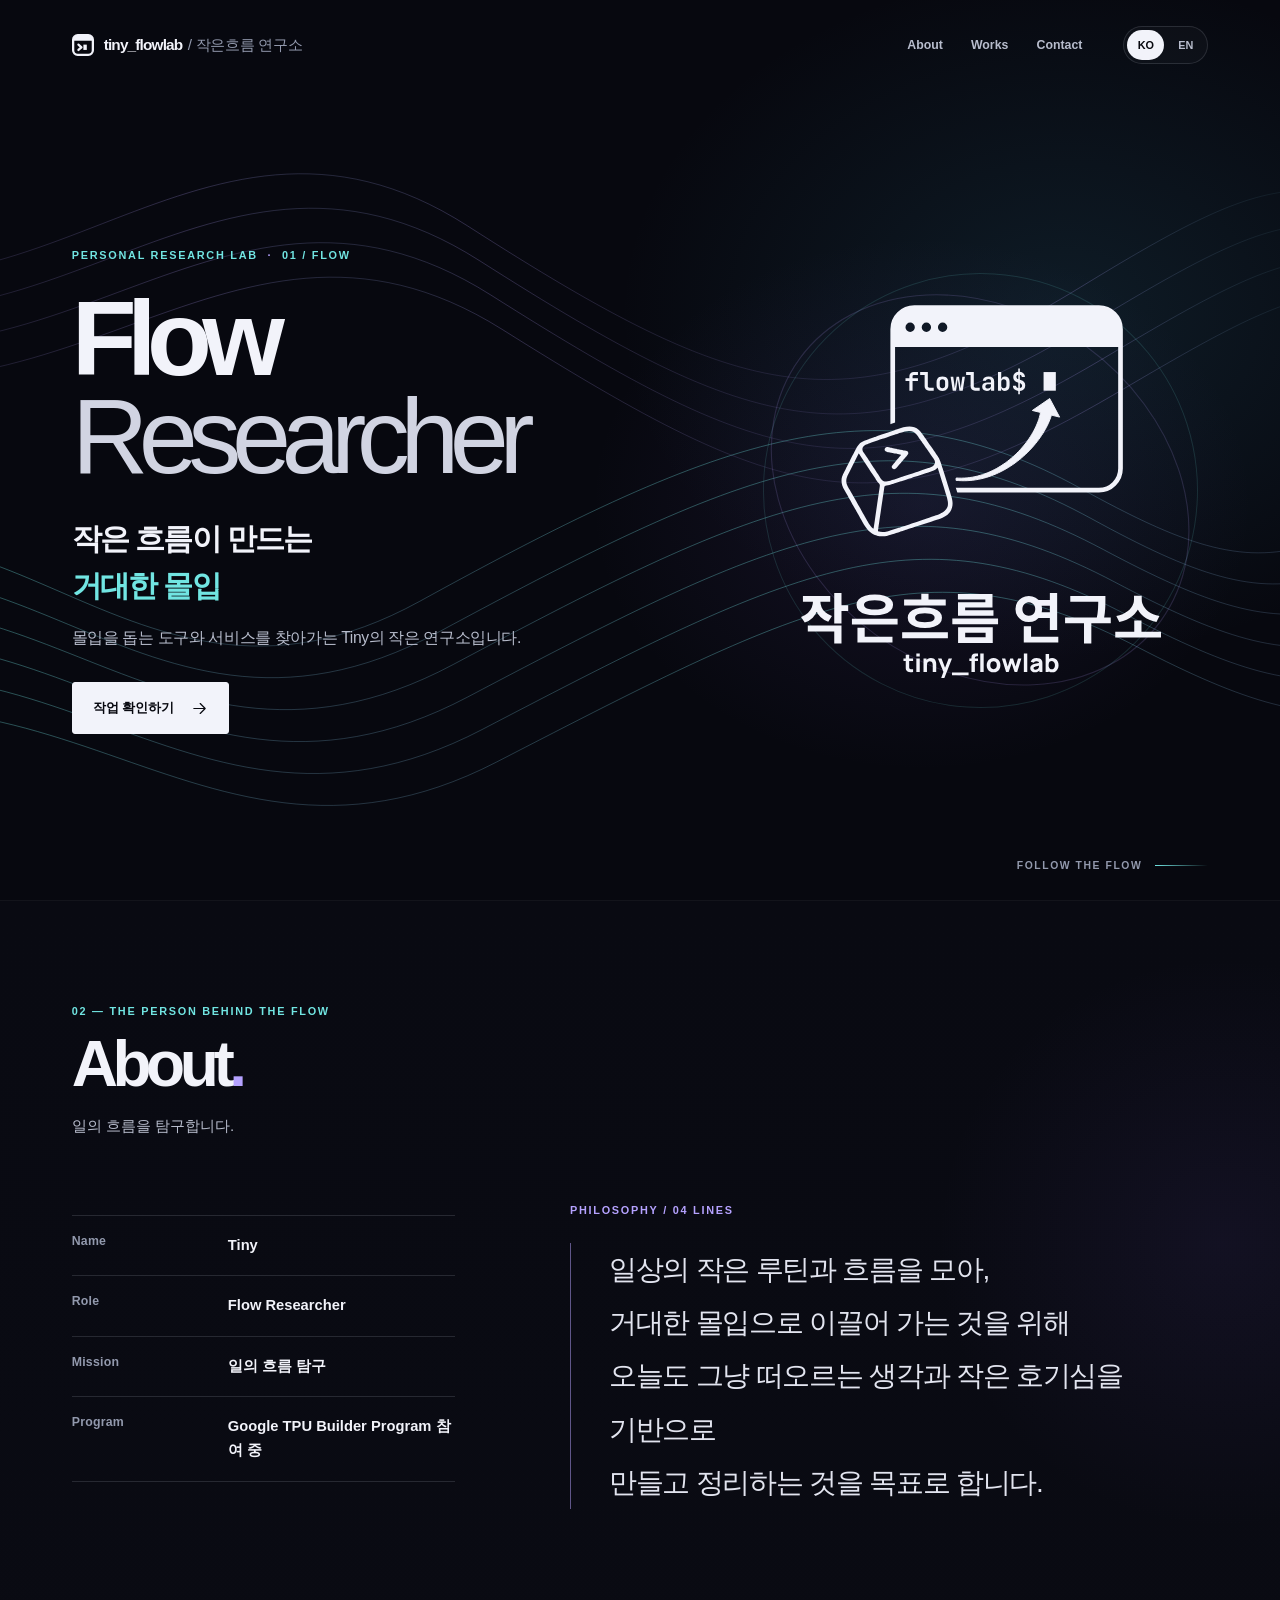
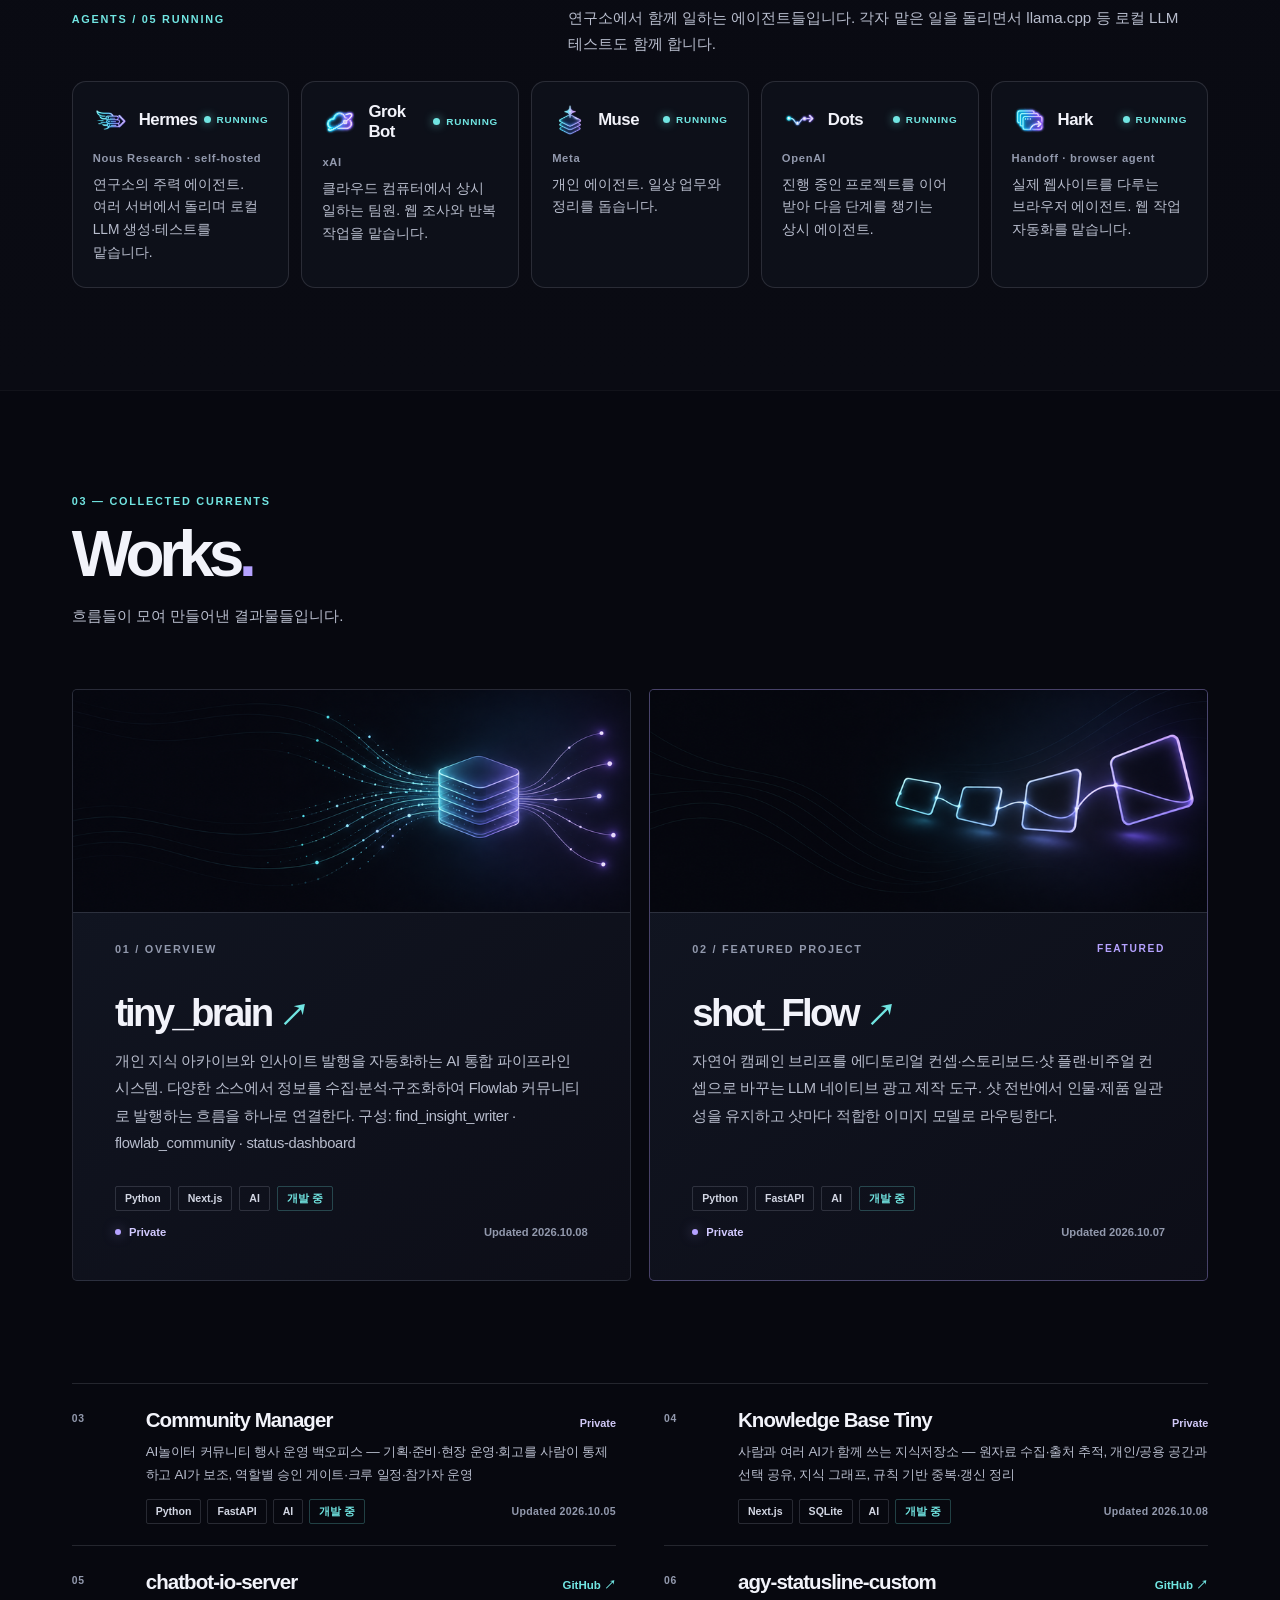
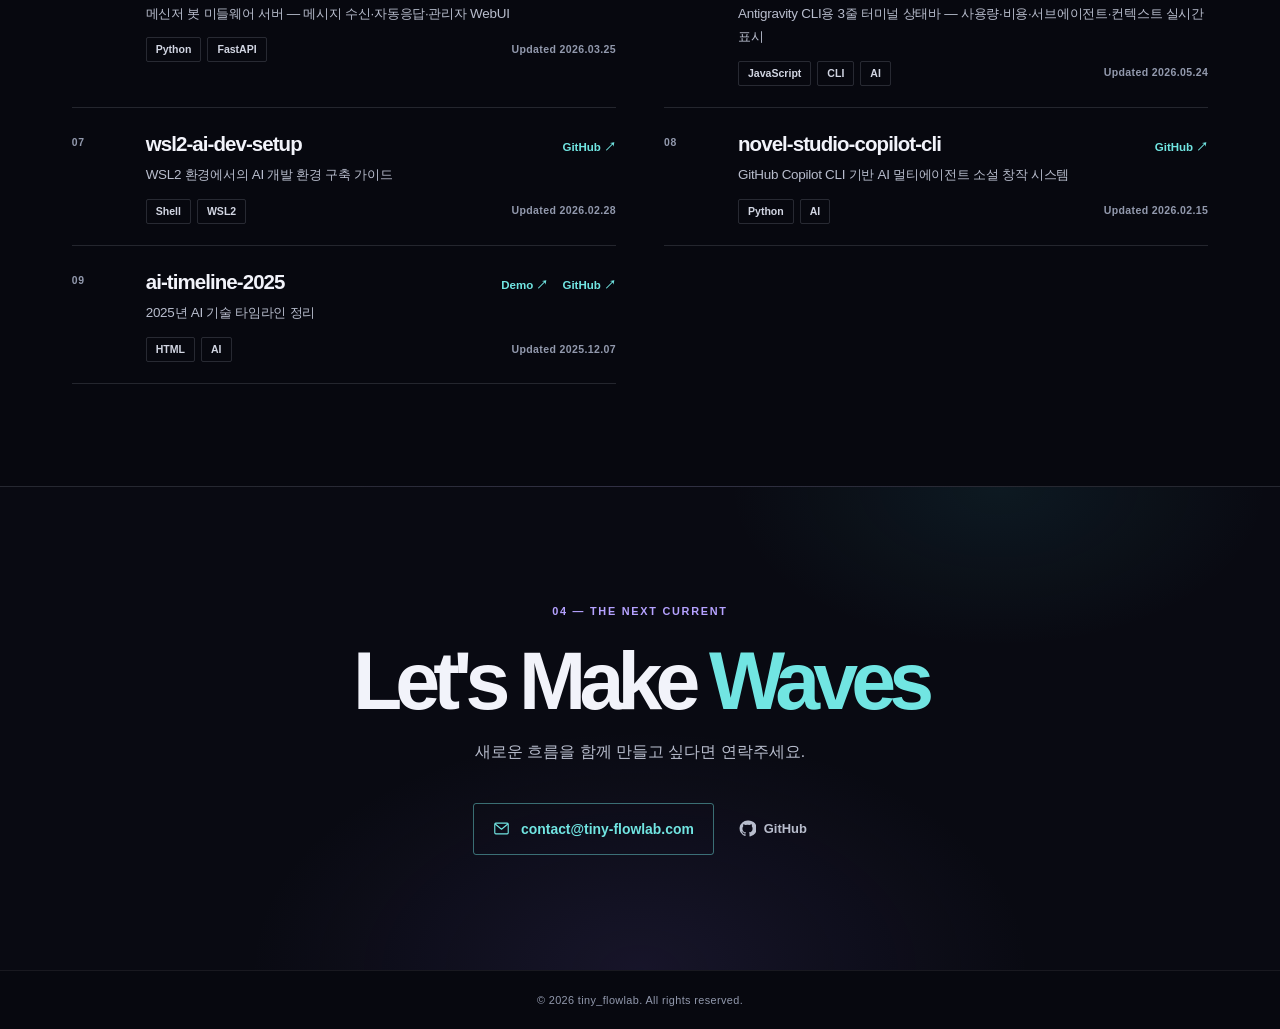
==== commit d1798fbe: "perf: self-host web fonts instead of loading from Google Fonts Pages blocked rendering on the fonts." ====
--- a/public/index.html
+++ b/public/index.html
@@ -21,7 +21,7 @@
   <meta name="twitter:title" content="tiny_flowlab — 작은흐름 연구소">
   <meta name="twitter:description" content="작은 흐름이 만드는 거대한 몰입. 몰입을 돕는 도구와 서비스를 찾아가는 Tiny의 작은 연구소입니다.">
   <meta name="twitter:image" content="https://tiny-flowlab.com/assets/og-home.png">
-  <link href="https://fonts.googleapis.com/css2?family=Manrope:wght@400;500;600;700;800&family=Noto+Sans+KR:wght@400;500;600;700;800&display=swap" rel="stylesheet">
+  <link href="/assets/fonts/fonts.css" rel="stylesheet">
   <style>
     :root {
       color-scheme: dark;
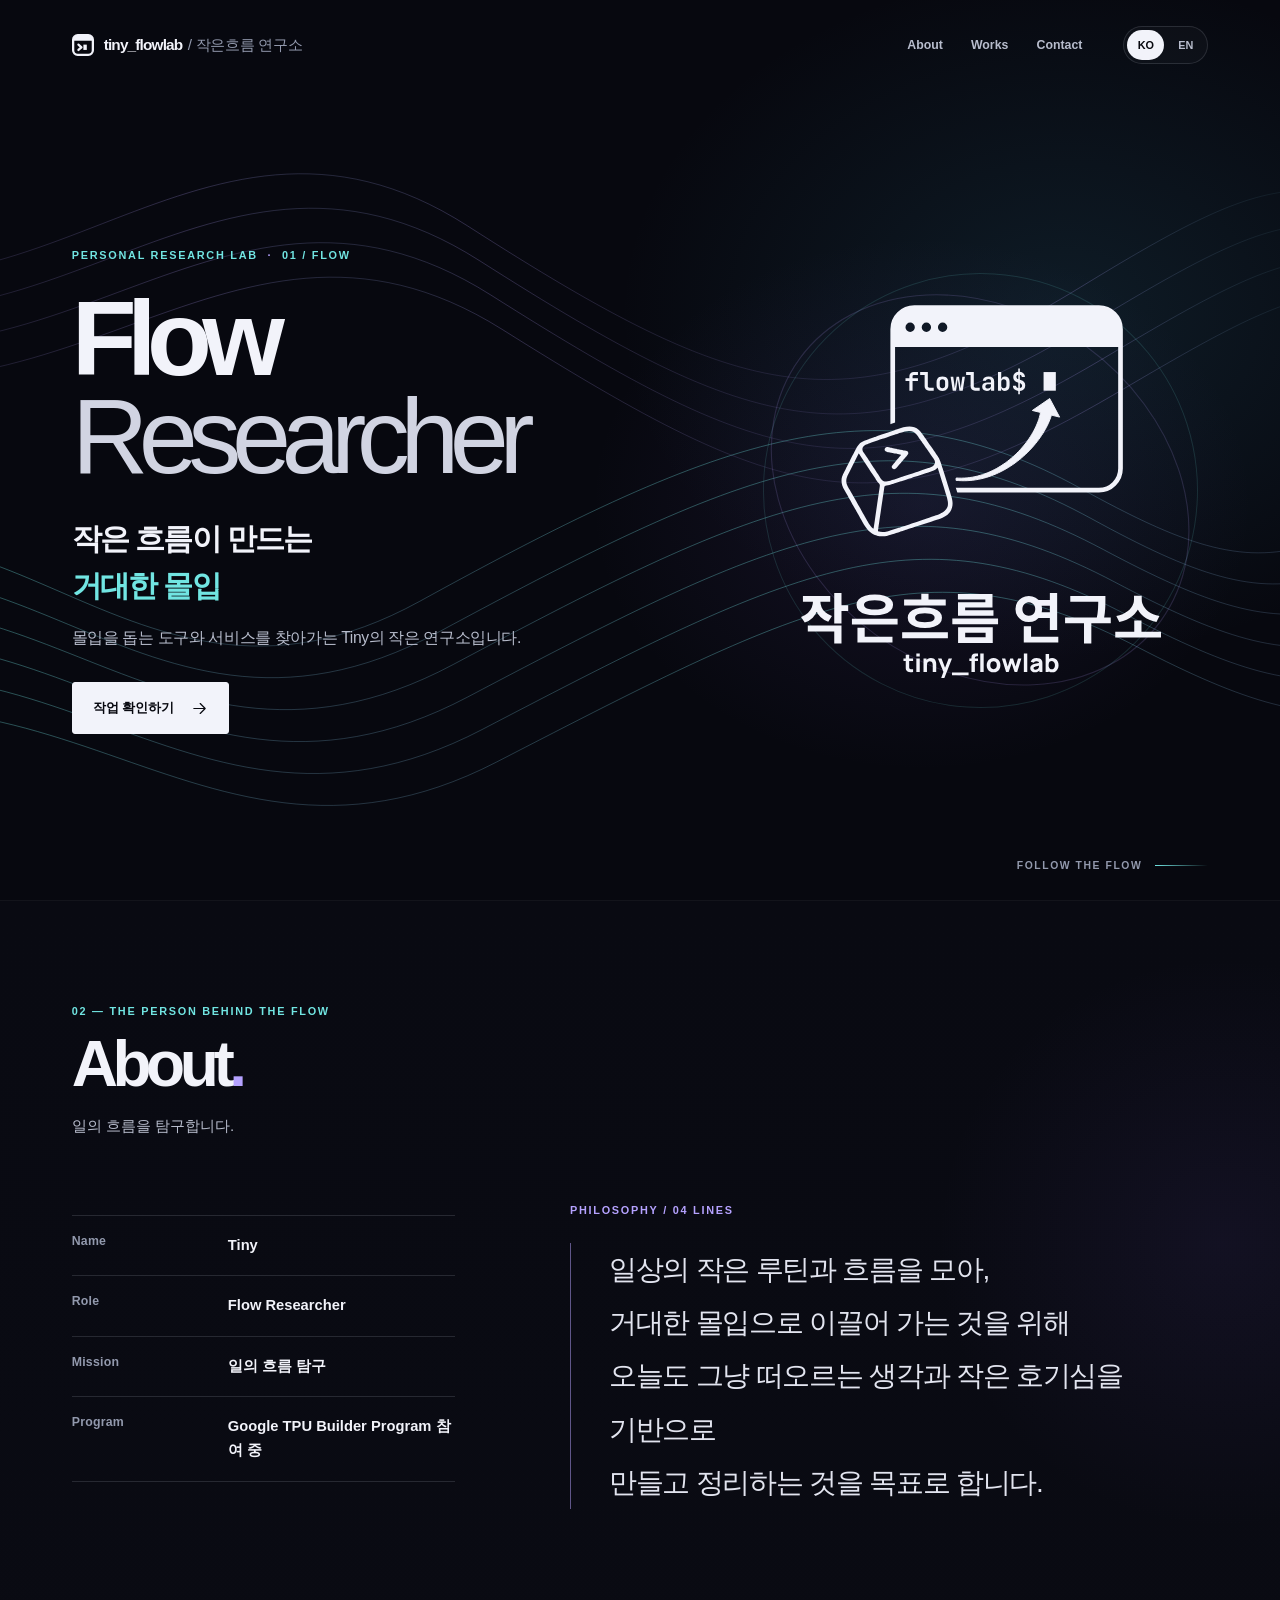
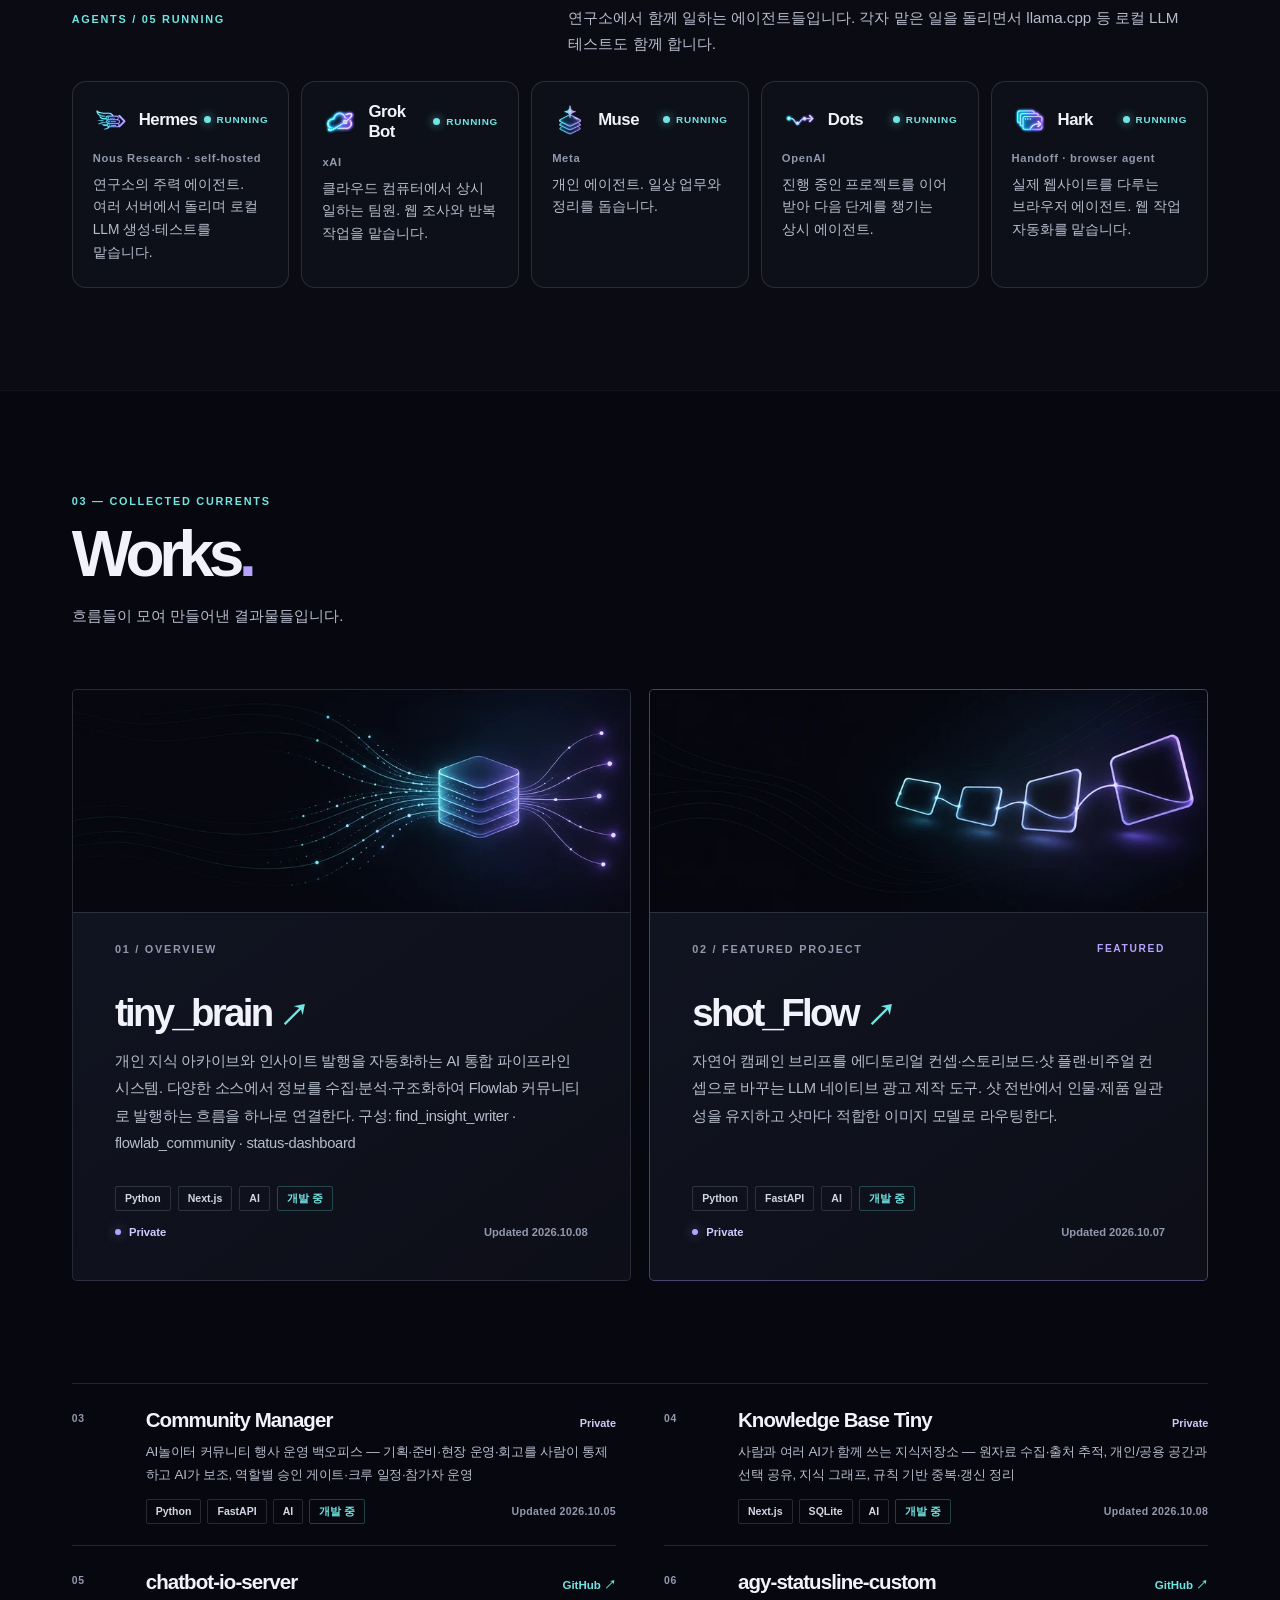
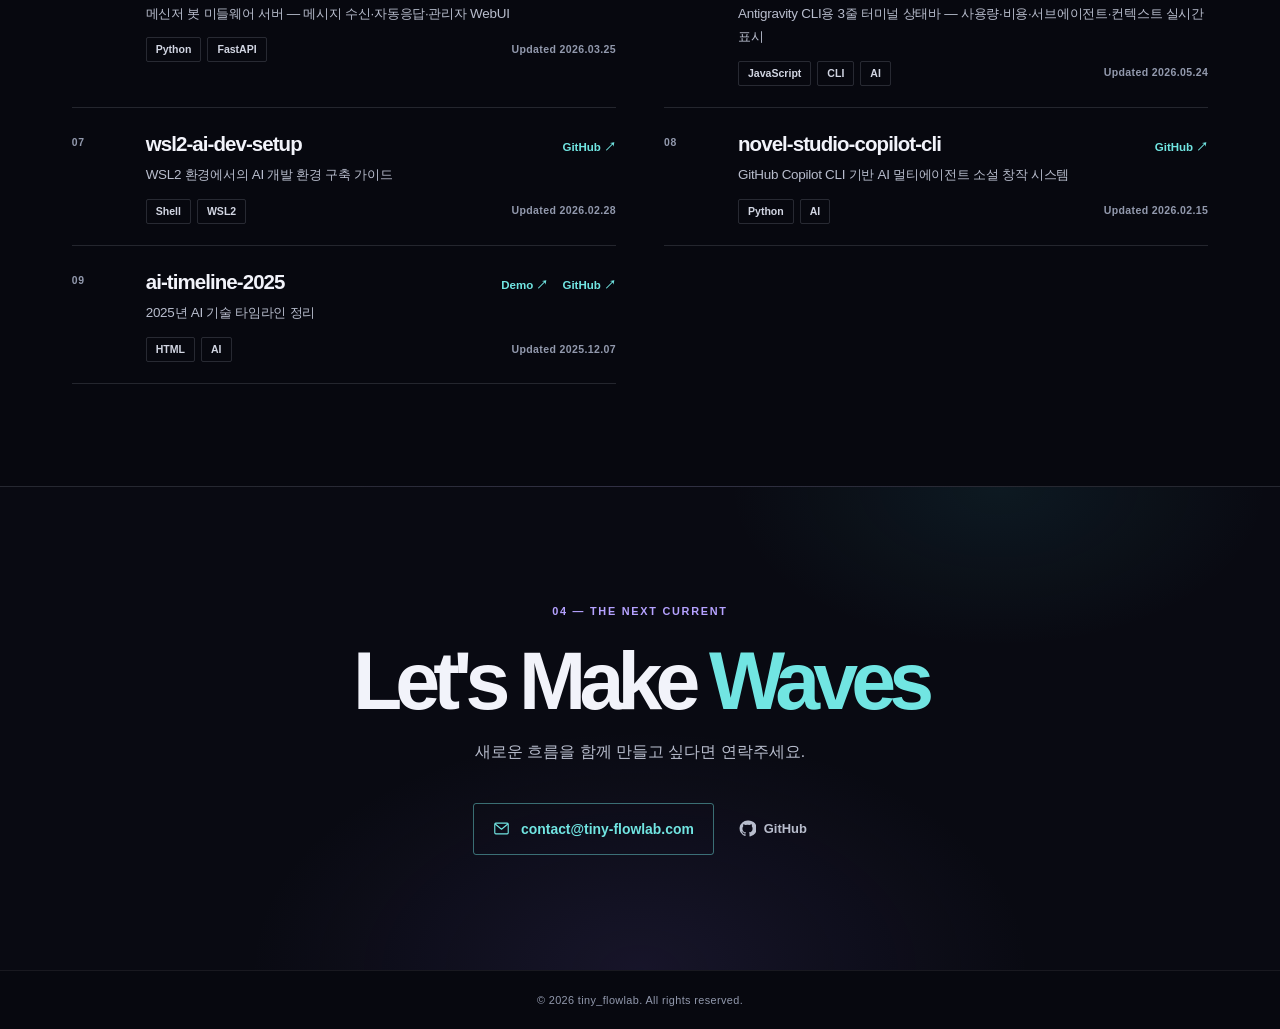
==== commit 9efaae86: "fix: make timeline modal accessible, shrink work thumbnails, sync language toggle modern-web-guidanc" ====
--- a/public/index.html
+++ b/public/index.html
@@ -442,7 +442,7 @@
 
         <div class="feature-grid">
           <article class="feature-panel" aria-labelledby="tiny-brain-title">
-            <a class="feature-media" href="./tiny_brain/" tabindex="-1" aria-hidden="true"><img src="./assets/works/tiny_brain.png" alt="" width="800" height="450" loading="lazy"></a>
+            <a class="feature-media" href="./tiny_brain/" tabindex="-1" aria-hidden="true"><img src="./assets/works/tiny_brain.webp" alt="" width="800" height="450" loading="lazy"></a>
             <div class="feature-top"><p class="feature-kicker">01 / Overview</p></div>
             <h3 id="tiny-brain-title"><a href="./tiny_brain/">tiny_brain <span aria-hidden="true">↗</span></a></h3>
             <p class="description lang-block" data-lang="ko" lang="ko">개인 지식 아카이브와 인사이트 발행을 자동화하는 AI 통합 파이프라인 시스템. 다양한 소스에서 정보를 수집·분석·구조화하여 Flowlab 커뮤니티로 발행하는 흐름을 하나로 연결한다. 구성: find_insight_writer · flowlab_community · status-dashboard</p>
@@ -454,7 +454,7 @@
           </article>
 
           <article class="feature-panel featured" aria-labelledby="shot-flow-title">
-            <a class="feature-media" href="./shot_flow/" tabindex="-1" aria-hidden="true"><img src="./assets/works/shot_flow.png" alt="" width="800" height="450" loading="lazy"></a>
+            <a class="feature-media" href="./shot_flow/" tabindex="-1" aria-hidden="true"><img src="./assets/works/shot_flow.webp" alt="" width="800" height="450" loading="lazy"></a>
             <div class="feature-top"><p class="feature-kicker">02 / Featured project</p><span class="feature-label">Featured</span></div>
             <h3 id="shot-flow-title"><a href="./shot_flow/">shot_Flow <span aria-hidden="true">↗</span></a></h3>
             <p class="description lang-block" data-lang="ko" lang="ko">자연어 캠페인 브리프를 에디토리얼 컨셉·스토리보드·샷 플랜·비주얼 컨셉으로 바꾸는 LLM 네이티브 광고 제작 도구. 샷 전반에서 인물·제품 일관성을 유지하고 샷마다 적합한 이미지 모델로 라우팅한다.</p>
@@ -530,14 +530,16 @@
   <footer><p>&copy; 2026 tiny_flowlab. All rights reserved.</p></footer>
   <script>
     const languageButtons = document.querySelectorAll('[data-set-lang]');
-    languageButtons.forEach((button) => {
-      button.addEventListener('click', () => {
-        const language = button.dataset.setLang;
-        document.documentElement.dataset.lang = language;
-        document.documentElement.lang = language;
-        languageButtons.forEach((item) => item.setAttribute('aria-pressed', String(item === button)));
-      });
-    });
+    // 하위 페이지(shot_flow·tiny_brain)와 같은 키로 선택 언어를 공유한다
+    function setLanguage(language) {
+      if (language !== 'ko' && language !== 'en') return;
+      document.documentElement.dataset.lang = language;
+      document.documentElement.lang = language;
+      languageButtons.forEach((item) => item.setAttribute('aria-pressed', String(item.dataset.setLang === language)));
+      try { localStorage.setItem('flowlab-lang', language); } catch (e) {}
+    }
+    languageButtons.forEach((button) => button.addEventListener('click', () => setLanguage(button.dataset.setLang)));
+    try { setLanguage(localStorage.getItem('flowlab-lang')); } catch (e) {}
   </script>
 </body>
 </html>
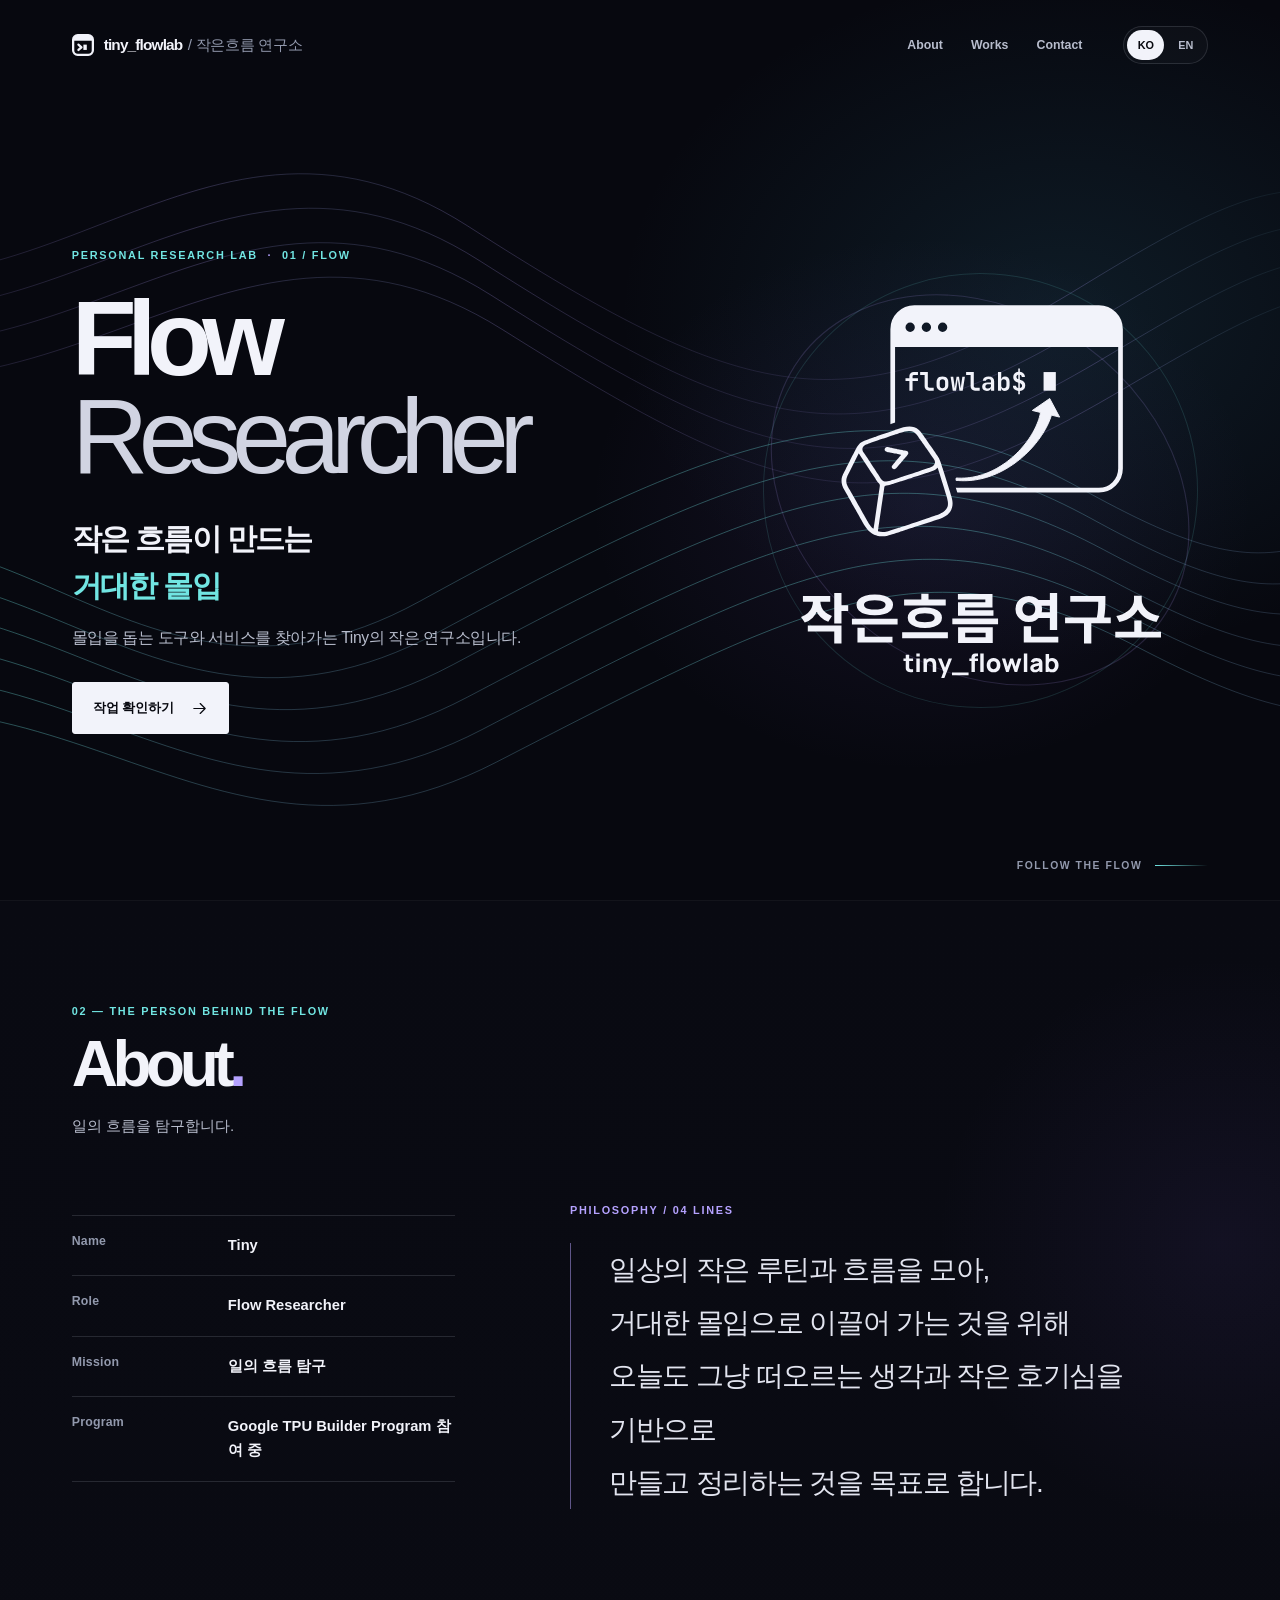
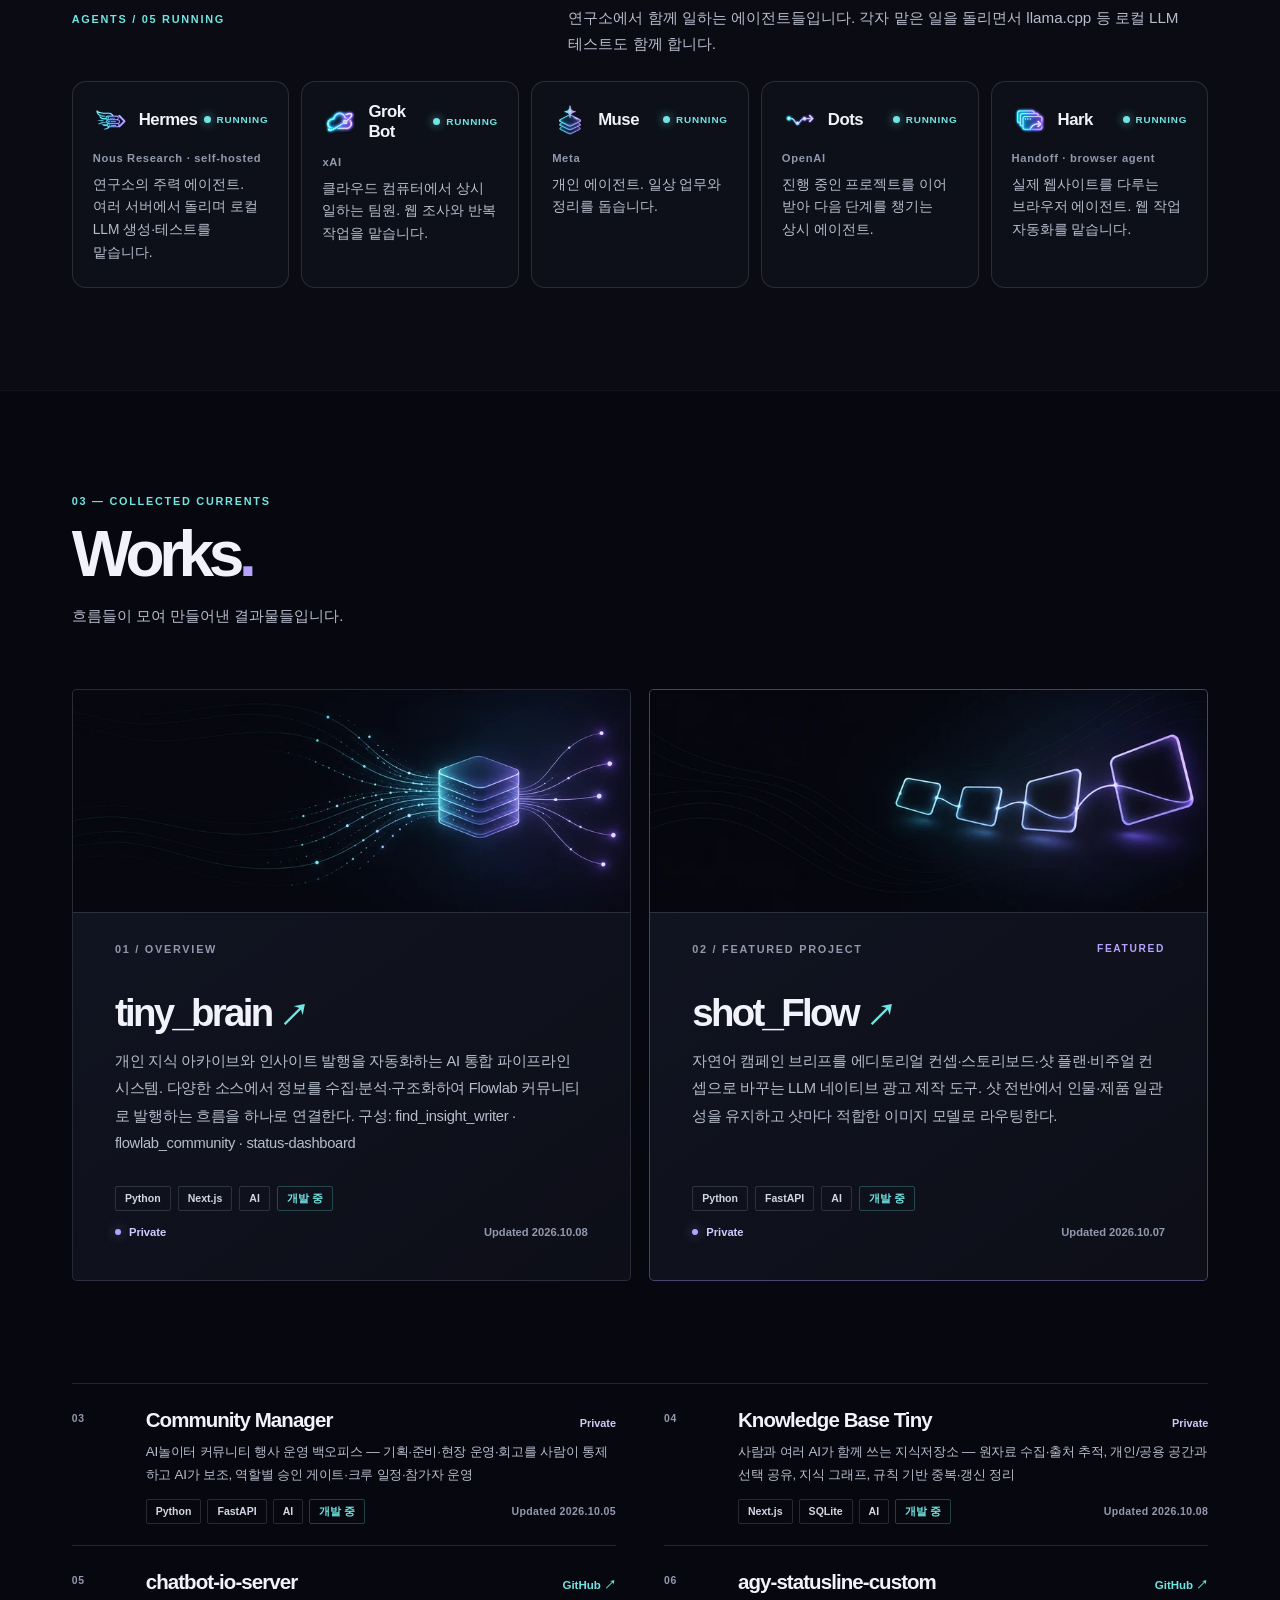
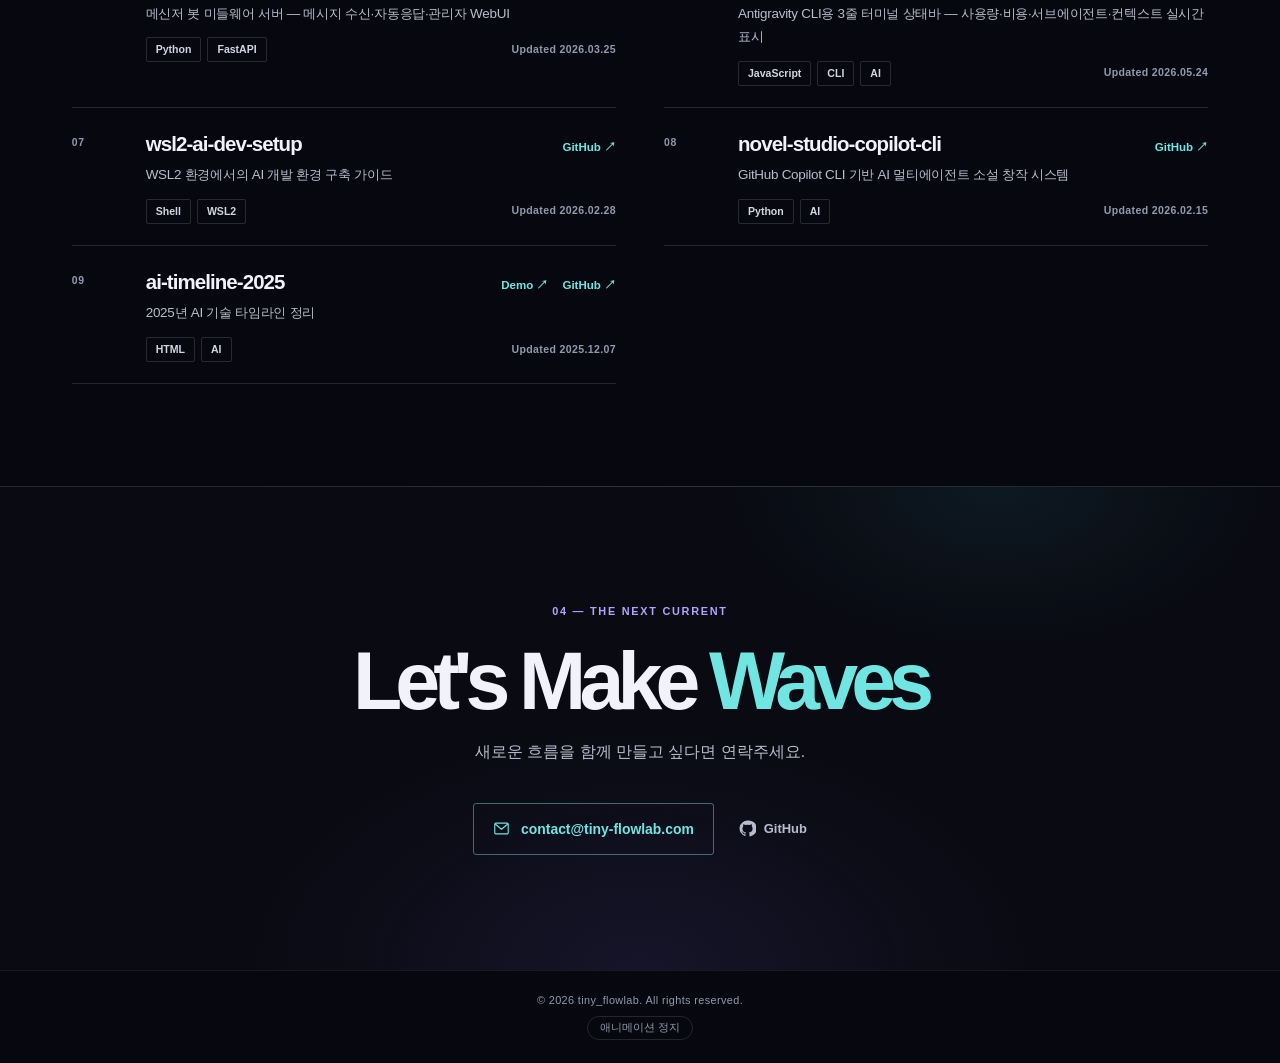
==== commit 0649a412: "fix(a11y): pause control for looping decorations, focus on month jump, per-language alt -src 재점검에서 남" ====
--- a/public/index.html
+++ b/public/index.html
@@ -260,6 +260,13 @@
     .github-link svg { width: 17px; height: 17px; }
     footer { padding: 23px var(--gutter); border-top: 1px solid rgba(255,255,255,.07); text-align: center; color: var(--quiet); font-size: .68rem; letter-spacing: .035em; }
     footer p { margin: 0; }
+    .motion-toggle { margin-top: 10px; min-height: 24px; padding: 3px 12px; border: 1px solid rgba(255,255,255,.12); border-radius: 999px; background: transparent; color: var(--quiet); font: inherit; cursor: pointer; }
+    .motion-toggle:hover { color: var(--cyan); }
+    .motion-toggle[aria-pressed="true"] { color: var(--text); border-color: var(--cyan); }
+    html.motion-paused .flow-lines .drift-a, html.motion-paused .flow-lines .drift-b { animation-play-state: paused; }
+    html.motion-paused .agent-run::before { animation: none; }
+    @media (pointer: coarse) { .motion-toggle { min-height: 44px; } }
+    @media (prefers-reduced-motion: reduce) { .motion-toggle { display: none; } }
 
     @media (max-width: 900px) {
       .hero-main { grid-template-columns: minmax(0, 1fr) minmax(250px, .82fr); gap: 35px; }
@@ -338,9 +345,26 @@
     @media (prefers-reduced-motion: reduce) {
       *, *::before, *::after { scroll-behavior: auto !important; animation-duration: .01ms !important; animation-iteration-count: 1 !important; transition-duration: .01ms !important; }
     }
+    /* 페이지 간 이동 시 크로스페이드(지원 브라우저만, 모션 줄이기 설정 존중) */
+    @media (prefers-reduced-motion: no-preference) {
+      @view-transition { navigation: auto; }
+    }
+    .skip-link{position:absolute;left:1rem;top:1rem;z-index:1000;padding:.6rem 1rem;border-radius:8px;background:#fff;color:#07080f;font-weight:700;text-decoration:none;transform:translateY(-200%)}.skip-link:focus{transform:none}
+    /* 조작 영역: 모든 기기 24px 이상(WCAG 2.5.8), 터치 기기는 44px */
+    .primary-nav a { padding-block: 4px; }
+    @media (pointer: coarse) {
+      .primary-nav a { display: inline-flex; align-items: center; justify-content: center; min-width: 44px; min-height: 44px; padding-block: 0; }
+      .language-switch button { min-width: 44px; min-height: 44px; }
+    }
+    /* 여러 줄 제목의 줄 길이를 고르게 */
+    h1, h2, h3 { text-wrap: balance; }
   </style>
+<script type="speculationrules">
+{ "prefetch": [{ "where": { "href_matches": "/*" }, "eagerness": "moderate" }] }
+</script>
 </head>
 <body>
+  <a class="skip-link" href="#content"><span class="lang-inline" data-lang="ko" lang="ko">본문 바로가기</span><span class="lang-inline" data-lang="en" lang="en">Skip to content</span></a>
   <section class="hero" id="home" aria-labelledby="hero-title">
     <svg class="flow-lines" viewBox="0 0 1600 940" preserveAspectRatio="xMidYMid slice" aria-hidden="true">
       <defs>
@@ -376,7 +400,7 @@
       </div>
     </header>
 
-    <div class="hero-main">
+    <div class="hero-main" id="content">
       <div class="hero-copy">
         <p class="eyebrow">PERSONAL RESEARCH LAB <span>·</span> 01 / FLOW</p>
         <h1 id="hero-title">Flow<br><span>Researcher</span></h1>
@@ -480,31 +504,31 @@
             </div>
           </article>
           <article class="work-row">
-            <span class="work-index">05</span><div class="work-main"><div class="work-head"><h3>chatbot-io-server</h3><div class="row-links"><a href="https://github.com/tiny-flowlab/chatbot-io-server" target="_blank" rel="noopener">GitHub ↗</a></div></div>
+            <span class="work-index">05</span><div class="work-main"><div class="work-head"><h3>chatbot-io-server</h3><div class="row-links"><a href="https://github.com/tiny-flowlab/chatbot-io-server" target="_blank" rel="noopener" aria-label="GitHub: chatbot-io-server">GitHub ↗</a></div></div>
               <p class="work-description lang-block" data-lang="ko" lang="ko">메신저 봇 미들웨어 서버 — 메시지 수신·자동응답·관리자 WebUI</p><p class="work-description lang-block" data-lang="en" lang="en">Messenger bot middleware — message handling, auto-reply &amp; admin WebUI</p>
               <div class="row-meta"><div class="tag-list"><span class="tag">Python</span><span class="tag">FastAPI</span></div><span class="updated">Updated 2026.03.25</span></div>
             </div>
           </article>
           <article class="work-row">
-            <span class="work-index">06</span><div class="work-main"><div class="work-head"><h3>agy-statusline-custom</h3><div class="row-links"><a href="https://github.com/tiny-flowlab/agy-statusline-custom" target="_blank" rel="noopener">GitHub ↗</a></div></div>
+            <span class="work-index">06</span><div class="work-main"><div class="work-head"><h3>agy-statusline-custom</h3><div class="row-links"><a href="https://github.com/tiny-flowlab/agy-statusline-custom" target="_blank" rel="noopener" aria-label="GitHub: agy-statusline-custom">GitHub ↗</a></div></div>
               <p class="work-description lang-block" data-lang="ko" lang="ko">Antigravity CLI용 3줄 터미널 상태바 — 사용량·비용·서브에이전트·컨텍스트 실시간 표시</p><p class="work-description lang-block" data-lang="en" lang="en">3-line terminal status bar for Antigravity CLI — live usage, cost, subagent &amp; context tracking</p>
               <div class="row-meta"><div class="tag-list"><span class="tag">JavaScript</span><span class="tag">CLI</span><span class="tag">AI</span></div><span class="updated">Updated 2026.05.24</span></div>
             </div>
           </article>
           <article class="work-row">
-            <span class="work-index">07</span><div class="work-main"><div class="work-head"><h3>wsl2-ai-dev-setup</h3><div class="row-links"><a href="https://github.com/tiny-flowlab/wsl2-ai-dev-setup" target="_blank" rel="noopener">GitHub ↗</a></div></div>
+            <span class="work-index">07</span><div class="work-main"><div class="work-head"><h3>wsl2-ai-dev-setup</h3><div class="row-links"><a href="https://github.com/tiny-flowlab/wsl2-ai-dev-setup" target="_blank" rel="noopener" aria-label="GitHub: wsl2-ai-dev-setup">GitHub ↗</a></div></div>
               <p class="work-description lang-block" data-lang="ko" lang="ko">WSL2 환경에서의 AI 개발 환경 구축 가이드</p><p class="work-description lang-block" data-lang="en" lang="en">AI dev environment setup guide on WSL2</p>
               <div class="row-meta"><div class="tag-list"><span class="tag">Shell</span><span class="tag">WSL2</span></div><span class="updated">Updated 2026.02.28</span></div>
             </div>
           </article>
           <article class="work-row">
-            <span class="work-index">08</span><div class="work-main"><div class="work-head"><h3>novel-studio-copilot-cli</h3><div class="row-links"><a href="https://github.com/tiny-flowlab/novel-studio-copilot-cli" target="_blank" rel="noopener">GitHub ↗</a></div></div>
+            <span class="work-index">08</span><div class="work-main"><div class="work-head"><h3>novel-studio-copilot-cli</h3><div class="row-links"><a href="https://github.com/tiny-flowlab/novel-studio-copilot-cli" target="_blank" rel="noopener" aria-label="GitHub: novel-studio-copilot-cli">GitHub ↗</a></div></div>
               <p class="work-description lang-block" data-lang="ko" lang="ko">GitHub Copilot CLI 기반 AI 멀티에이전트 소설 창작 시스템</p><p class="work-description lang-block" data-lang="en" lang="en">AI multi-agent novel creation system for GitHub Copilot CLI</p>
               <div class="row-meta"><div class="tag-list"><span class="tag">Python</span><span class="tag">AI</span></div><span class="updated">Updated 2026.02.15</span></div>
             </div>
           </article>
           <article class="work-row">
-            <span class="work-index">09</span><div class="work-main"><div class="work-head"><h3>ai-timeline-2025</h3><div class="row-links"><a href="https://tiny-flowlab.com/ai-timeline-2025/" target="_blank" rel="noopener">Demo ↗</a><a href="https://github.com/tiny-flowlab/ai-timeline-2025" target="_blank" rel="noopener">GitHub ↗</a></div></div>
+            <span class="work-index">09</span><div class="work-main"><div class="work-head"><h3>ai-timeline-2025</h3><div class="row-links"><a href="https://tiny-flowlab.com/ai-timeline-2025/" target="_blank" rel="noopener" aria-label="Demo: ai-timeline-2025">Demo ↗</a><a href="https://github.com/tiny-flowlab/ai-timeline-2025" target="_blank" rel="noopener" aria-label="GitHub: ai-timeline-2025">GitHub ↗</a></div></div>
               <p class="work-description lang-block" data-lang="ko" lang="ko">2025년 AI 기술 타임라인 정리</p><p class="work-description lang-block" data-lang="en" lang="en">2025 AI technology timeline overview</p>
               <div class="row-meta"><div class="tag-list"><span class="tag">HTML</span><span class="tag">AI</span></div><span class="updated">Updated 2025.12.07</span></div>
             </div>
@@ -527,7 +551,7 @@
     </section>
   </main>
 
-  <footer><p>&copy; 2026 tiny_flowlab. All rights reserved.</p></footer>
+  <footer><p>&copy; 2026 tiny_flowlab. All rights reserved.</p><button type="button" class="motion-toggle" aria-pressed="false"><span class="lang-inline" data-lang="ko" lang="ko">애니메이션 정지</span><span class="lang-inline" data-lang="en" lang="en">Pause animations</span></button></footer>
   <script>
     const languageButtons = document.querySelectorAll('[data-set-lang]');
     // 하위 페이지(shot_flow·tiny_brain)와 같은 키로 선택 언어를 공유한다
@@ -540,6 +564,15 @@
     }
     languageButtons.forEach((button) => button.addEventListener('click', () => setLanguage(button.dataset.setLang)));
     try { setLanguage(localStorage.getItem('flowlab-lang')); } catch (e) {}
+    // 반복 장식 애니메이션 정지/재생(WCAG 2.2.2). 선택은 페이지 간 공유
+    const motionBtn = document.querySelector('.motion-toggle');
+    function setMotionPaused(paused) {
+      document.documentElement.classList.toggle('motion-paused', paused);
+      motionBtn.setAttribute('aria-pressed', String(paused));
+      try { localStorage.setItem('flowlab-motion', paused ? 'paused' : 'on'); } catch (e) {}
+    }
+    motionBtn.addEventListener('click', () => setMotionPaused(motionBtn.getAttribute('aria-pressed') !== 'true'));
+    try { if (localStorage.getItem('flowlab-motion') === 'paused') setMotionPaused(true); } catch (e) {}
   </script>
 </body>
 </html>
